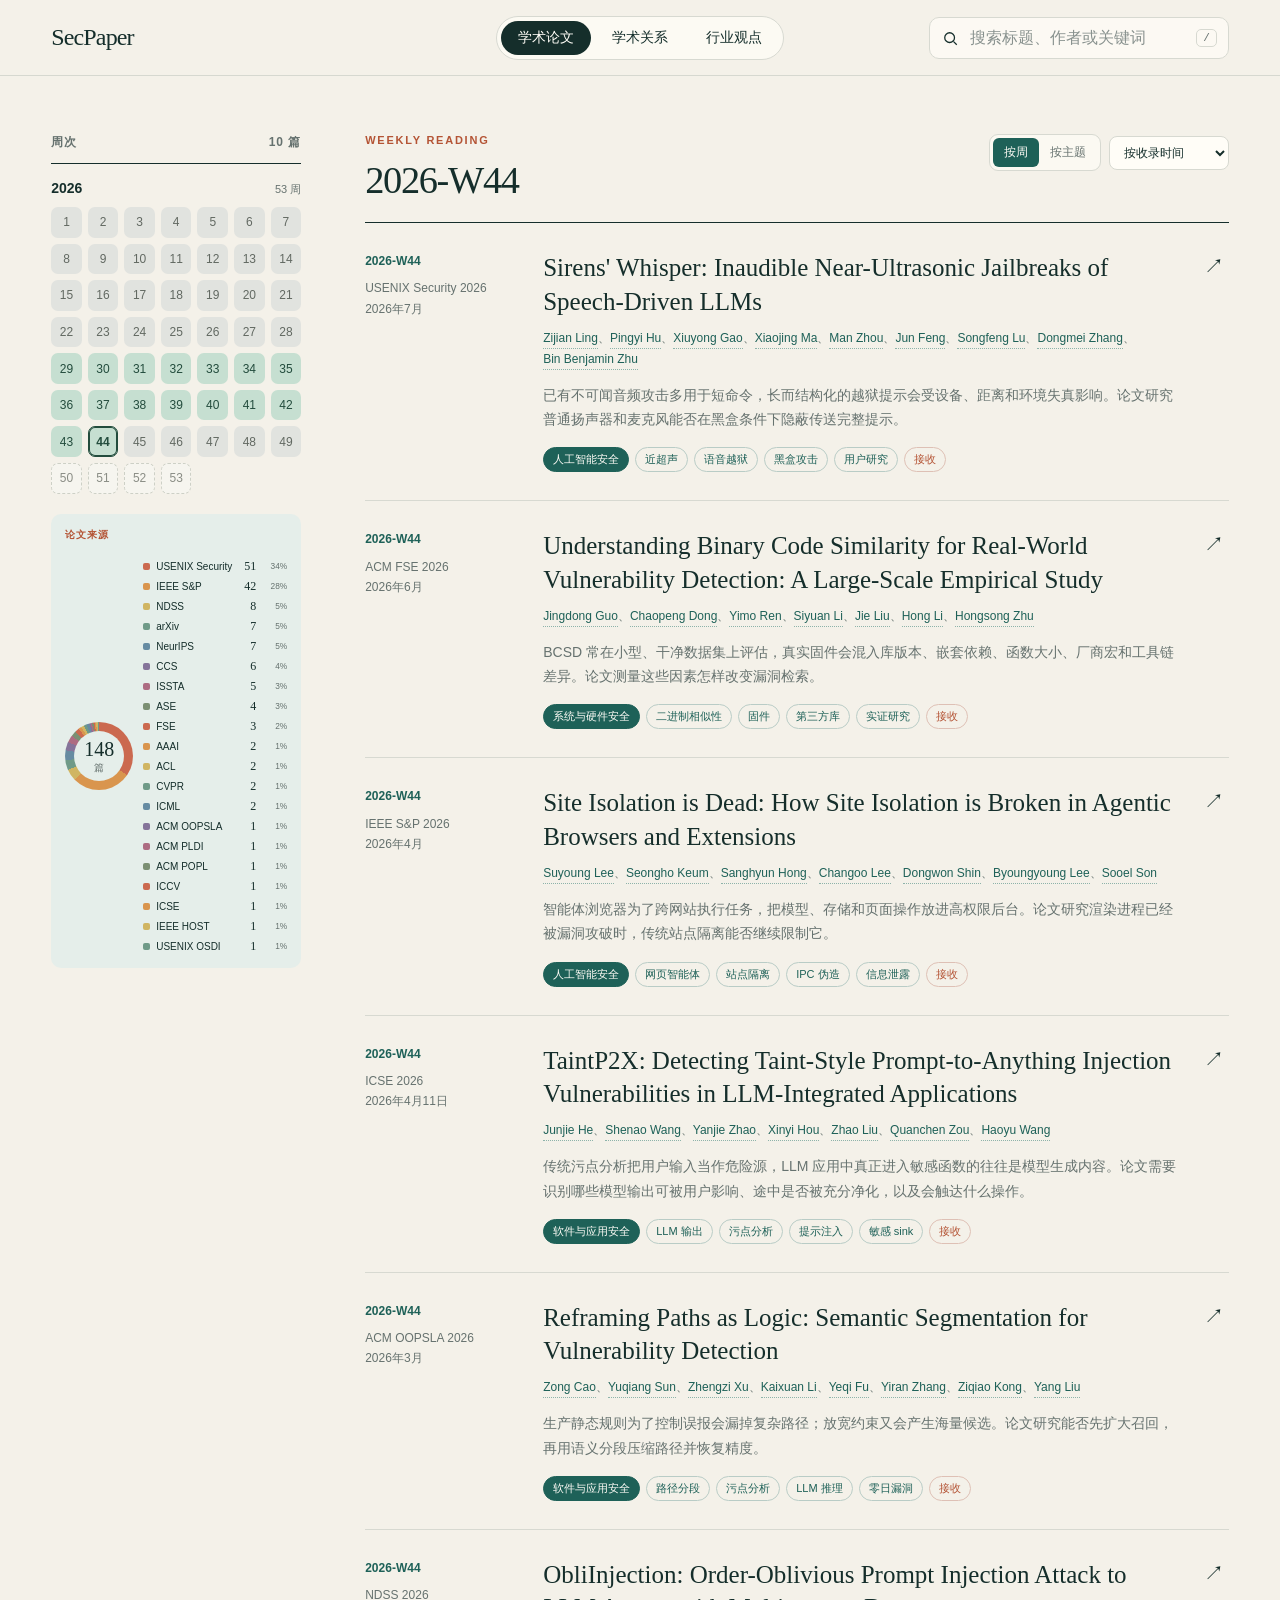
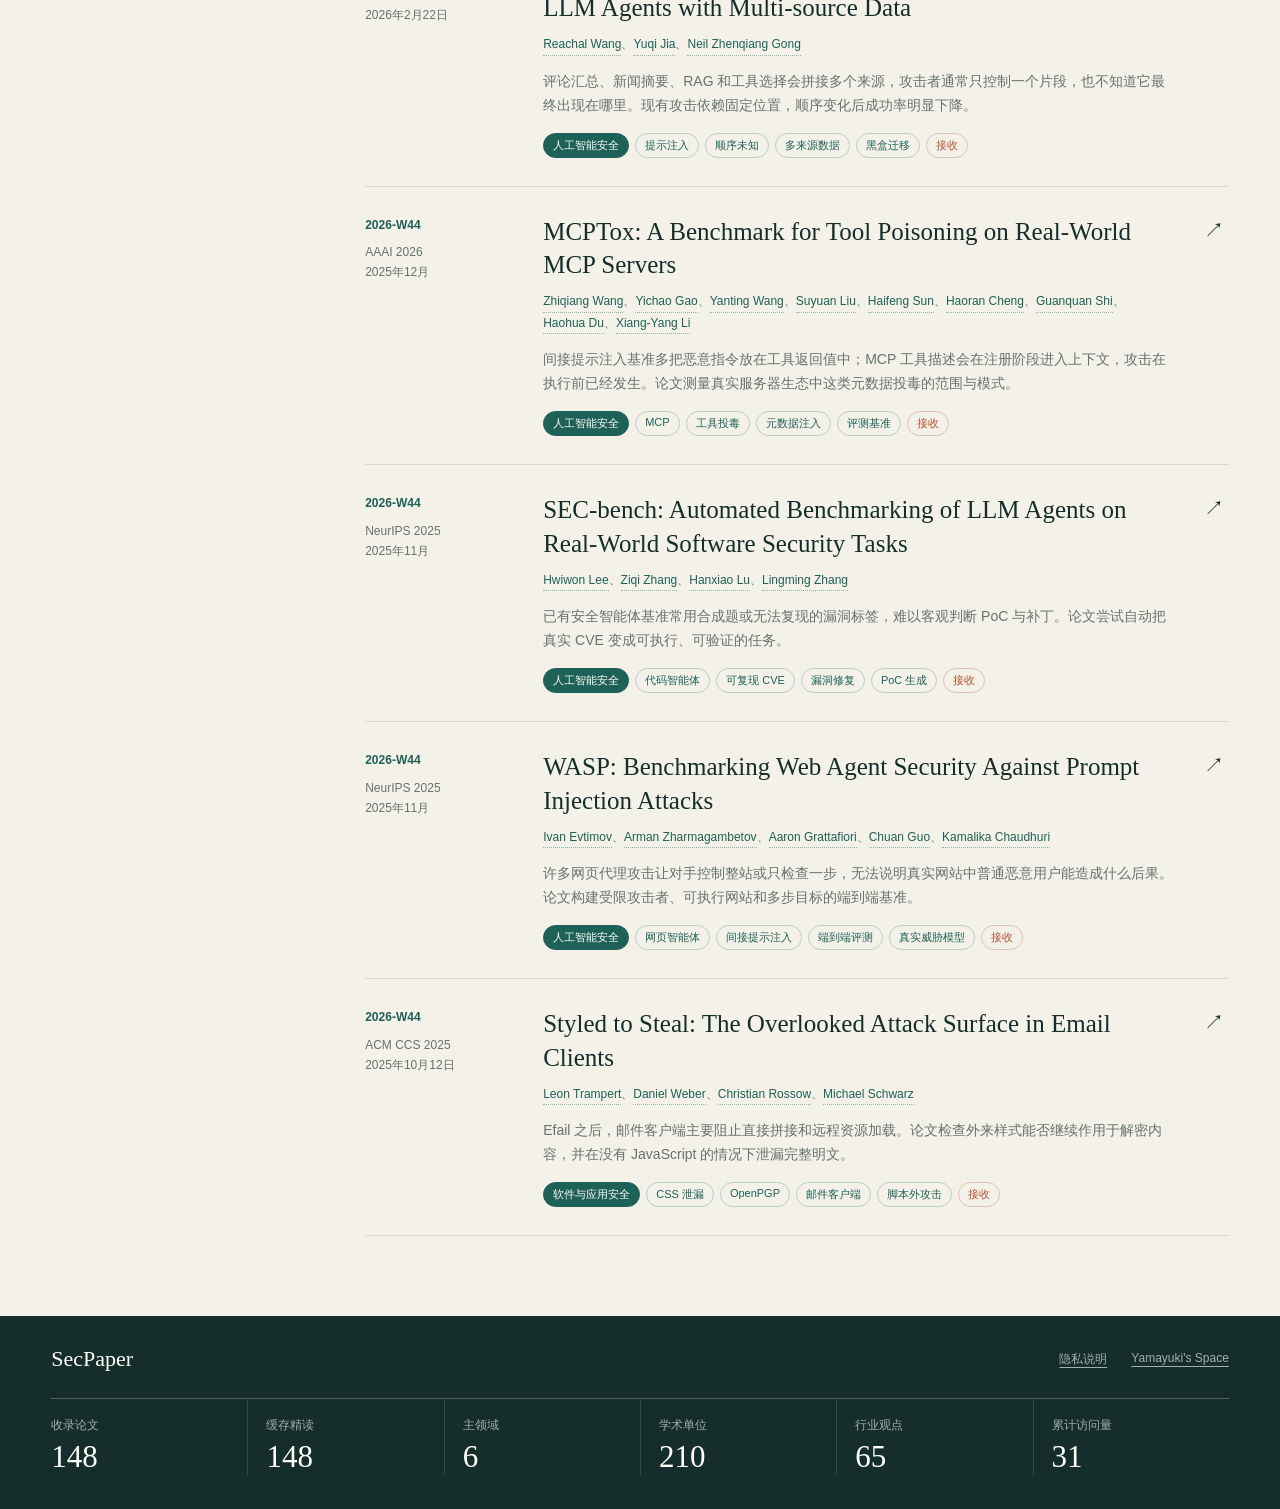
==== site/index.html @ 6756cbaf "Refresh cached site script after source grouping" ====
<!doctype html>
<html lang="zh-CN">
<head>
  <meta charset="utf-8">
  <meta name="viewport" content="width=device-width, initial-scale=1">
  <meta name="description" content="SecPaper：浏览安全论文精读、学术关系与有证据评价的行业观点。">
  <title>SecPaper · 安全研究笔记</title>
  <link rel="icon" href="./favicon.svg" type="image/svg+xml">
  <link rel="stylesheet" href="./styles.css?v=16">
</head>
<body>
  <header class="site-header">
    <a class="brand" href="./" aria-label="SecPaper 首页">
      <strong>SecPaper</strong>
    </a>
    <nav class="mode-tabs" aria-label="内容类型">
      <button class="mode-tab is-active" type="button" data-section="papers">学术论文</button>
      <button class="mode-tab" type="button" data-section="academic">学术关系</button>
      <button class="mode-tab" type="button" data-section="viewpoints">行业观点</button>
    </nav>
    <label class="search">
      <span class="sr-only">搜索</span>
      <svg viewBox="0 0 24 24" aria-hidden="true"><path d="m21 21-4.2-4.2m1.2-5.3a6.5 6.5 0 1 1-13 0 6.5 6.5 0 0 1 13 0Z"/></svg>
      <input id="searchInput" type="search" placeholder="搜索标题、作者或关键词">
      <kbd>/</kbd>
    </label>
  </header>

  <main>
    <section class="workspace" aria-live="polite">
      <aside class="filters">
        <div class="section-heading">
          <span id="filterTitle">论文主题</span>
          <span id="resultCount"></span>
        </div>
        <div class="filter-list" id="filterList"></div>
        <button id="filterToggle" class="filter-toggle" type="button" aria-expanded="false" aria-controls="filterList" hidden>展开全部</button>
        <section class="distribution-card" id="distributionCard" aria-live="polite"></section>
      </aside>

      <div class="content">
        <div class="content-header">
          <div>
            <p class="eyebrow" id="contentEyebrow">WEEKLY READING</p>
            <h2 id="contentTitle">学术论文</h2>
          </div>
          <div class="content-controls">
            <div class="paper-view-tabs" id="paperViewTabs" aria-label="论文浏览方式">
              <button class="paper-view-tab is-active" type="button" data-mode="week">按周</button>
              <button class="paper-view-tab" type="button" data-mode="theme">按主题</button>
            </div>
            <select id="academicYear" aria-label="学术关系年份" hidden></select>
            <select id="sortSelect" aria-label="排序方式">
              <option value="recent">按收录时间</option>
              <option value="title">按标题</option>
            </select>
          </div>
        </div>
        <div class="card-list" id="cardList"></div>
        <div class="empty-state" id="emptyState" hidden>
          <p>没有找到匹配内容。</p>
          <button type="button" id="clearSearch">清除搜索</button>
        </div>
      </div>
    </section>
  </main>

  <dialog class="paper-dialog" id="paperDialog">
    <button class="dialog-back" type="button" aria-label="返回上一个详情" hidden>←</button>
    <button class="dialog-close" type="button" aria-label="关闭详情">×</button>
    <article id="dialogContent"></article>
  </dialog>

  <footer>
    <div class="footer-meta">
      <span class="footer-brand">SecPaper</span>
      <nav class="footer-links" aria-label="页脚链接"><a href="./privacy.html">隐私说明</a><a href="https://yamayuki.space/" target="_blank" rel="noreferrer">Yamayuki's Space</a></nav>
    </div>
    <dl class="stats" id="stats"></dl>
  </footer>

  <script src="./data.js?v=6"></script>
  <script src="./world-map.js?v=1"></script>
  <script src="./academic-map.js?v=2"></script>
  <script src="./asset-loader.js?v=1"></script>
  <script src="./app.js?v=19"></script>
  <script src="./analytics-config.js?v=2"></script>
  <script src="./analytics.js?v=2"></script>
</body>
</html>
---- site/styles.css ----
:root {
  --paper: #f4f1e9;
  --surface: #fffdf7;
  --ink: #152e2b;
  --muted: #66726f;
  --line: #d7d9d1;
  --accent: #b45435;
  --teal: #1e6158;
  --soft-teal: #e5eeea;
  --radius: 14px;
  --shadow: 0 20px 60px rgba(27, 53, 48, .12);
}

* { box-sizing: border-box; }

html { scroll-behavior: smooth; }

body {
  margin: 0;
  color: var(--ink);
  background: var(--paper);
  font-family: Inter, "Noto Sans SC", "PingFang SC", "Microsoft YaHei", sans-serif;
  text-rendering: optimizeLegibility;
}

button, input, select { font: inherit; }
button, select { color: inherit; }
a { color: inherit; }

.sr-only {
  position: absolute;
  width: 1px;
  height: 1px;
  padding: 0;
  margin: -1px;
  overflow: hidden;
  clip: rect(0, 0, 0, 0);
  white-space: nowrap;
  border: 0;
}

.site-header {
  position: sticky;
  top: 0;
  z-index: 10;
  min-height: 76px;
  padding: 12px clamp(20px, 4vw, 64px);
  display: grid;
  grid-template-columns: 1fr auto 1fr;
  align-items: center;
  gap: 28px;
  background: rgba(244, 241, 233, .94);
  border-bottom: 1px solid rgba(21, 46, 43, .13);
  backdrop-filter: blur(12px);
}

.brand {
  width: max-content;
  display: inline-flex;
  align-items: center;
  gap: 11px;
  text-decoration: none;
}

.brand strong {
  font-family: Georgia, "Noto Serif SC", serif;
  font-size: 24px;
  font-weight: 500;
  letter-spacing: -.035em;
}

.mode-tabs {
  display: flex;
  align-items: center;
  gap: 4px;
  padding: 4px;
  border: 1px solid var(--line);
  border-radius: 999px;
  background: rgba(255, 253, 247, .65);
}

.mode-tab {
  padding: 8px 17px;
  border: 0;
  border-radius: 999px;
  background: transparent;
  cursor: pointer;
  font-size: 14px;
}

.mode-tab.is-active {
  color: var(--surface);
  background: var(--ink);
}

.search {
  justify-self: end;
  width: min(100%, 300px);
  height: 42px;
  display: flex;
  align-items: center;
  gap: 9px;
  padding: 0 11px;
  border: 1px solid var(--line);
  border-radius: 10px;
  background: rgba(255, 253, 247, .7);
}

.search:focus-within { border-color: var(--teal); box-shadow: 0 0 0 3px rgba(30, 97, 88, .1); }
.search svg { width: 18px; fill: none; stroke: currentColor; stroke-width: 1.7; }
.search input { min-width: 0; flex: 1; border: 0; outline: 0; background: transparent; }
.search input::placeholder { color: #89928f; }
.search kbd { padding: 2px 6px; color: var(--muted); border: 1px solid var(--line); border-radius: 5px; font-size: 11px; }

main {
  width: min(1440px, 100%);
  margin: 0 auto;
  padding: 0 clamp(20px, 4vw, 64px);
}

.content,
.card-list,
.card-body { min-width: 0; }

.eyebrow {
  margin: 0 0 12px;
  color: var(--accent);
  font-size: 11px;
  font-weight: 700;
  letter-spacing: .16em;
}

.workspace {
  display: grid;
  grid-template-columns: 250px minmax(0, 1fr);
  gap: clamp(32px, 5vw, 78px);
  padding: 58px 0 80px;
}

.filters {
  align-self: start;
  position: sticky;
  top: 108px;
}

.section-heading {
  display: flex;
  justify-content: space-between;
  padding-bottom: 12px;
  color: var(--muted);
  border-bottom: 1px solid var(--ink);
  font-size: 12px;
  font-weight: 700;
  letter-spacing: .08em;
}

.filter-list { margin-top: 10px; }

.filter-button {
  width: 100%;
  padding: 9px 2px;
  display: flex;
  justify-content: space-between;
  gap: 12px;
  color: var(--muted);
  border: 0;
  border-bottom: 1px solid var(--line);
  background: transparent;
  cursor: pointer;
  text-align: left;
}

.filter-button:hover, .filter-button.is-active { color: var(--ink); }
.filter-button.is-active { font-weight: 700; }
.filter-button.is-active::before { content: "—"; color: var(--accent); }
.filter-button.is-active span:first-of-type { margin-right: auto; }

.filter-count {
  min-width: 26px;
  padding: 2px 7px;
  color: var(--muted);
  background: rgba(21, 46, 43, .07);
  border-radius: 99px;
  text-align: center;
  font-size: 11px;
}

.distribution-card {
  margin-top: 20px;
  padding: 14px;
  display: grid;
  grid-template-areas: "head head" "chart legend";
  grid-template-columns: 68px minmax(0, 1fr);
  align-items: center;
  column-gap: 10px;
  background: var(--soft-teal);
  border-radius: 10px;
}

.distribution-head {
  grid-area: head;
  display: flex;
  align-items: start;
  justify-content: space-between;
  gap: 8px;
}

.distribution-head > span {
  padding: 3px 7px;
  color: var(--muted);
  border: 1px solid rgba(21, 46, 43, .14);
  border-radius: 99px;
  font-size: 10px;
}

.distribution-kicker {
  margin: 0 0 3px;
  color: var(--accent);
  font-size: 10px;
  font-weight: 700;
  letter-spacing: .1em;
}

.distribution-head strong { color: var(--ink); font-size: 12px; font-weight: 650; }

.distribution-chart {
  grid-area: chart;
  position: relative;
  width: 68px;
  aspect-ratio: 1;
  margin: 14px 0 0;
  display: grid;
  place-items: center;
  border-radius: 50%;
}

.distribution-chart::after {
  content: "";
  position: absolute;
  inset: 9px;
  background: var(--soft-teal);
  border-radius: 50%;
}

.distribution-chart > span {
  position: relative;
  z-index: 1;
  display: grid;
  color: var(--ink);
  text-align: center;
  line-height: 1;
}

.distribution-chart b { font-family: Georgia, serif; font-size: 20px; font-weight: 500; }
.distribution-chart small { margin-top: 4px; color: var(--muted); font-size: 10px; }

.distribution-legend {
  grid-area: legend;
  margin: 14px 0 0;
  padding: 0;
  display: grid;
  gap: 5px;
  list-style: none;
}

.distribution-legend li {
  min-width: 0;
  display: grid;
  grid-template-columns: 7px minmax(0, 1fr) auto 25px;
  align-items: center;
  gap: 6px;
  color: var(--muted);
  font-size: 10px;
}

.distribution-legend i { width: 7px; height: 7px; border-radius: 2px; }
.distribution-legend span { overflow: hidden; color: var(--ink); text-overflow: ellipsis; white-space: nowrap; }
.distribution-legend b { color: var(--ink); font-family: Georgia, serif; font-size: 12px; font-weight: 500; }
.distribution-legend small { text-align: right; }

.content-header {
  min-height: 72px;
  display: flex;
  align-items: start;
  justify-content: space-between;
  gap: 24px;
  border-bottom: 1px solid var(--ink);
}

.content-header h2 {
  margin: 0 0 20px;
  font-family: Georgia, "Noto Serif SC", "Songti SC", serif;
  font-size: clamp(28px, 3vw, 42px);
  font-weight: 500;
  letter-spacing: -.035em;
}

#sortSelect {
  padding: 8px 28px 8px 10px;
  border: 1px solid var(--line);
  border-radius: 8px;
  background: var(--surface);
  font-size: 12px;
}

.content-controls { display: flex; align-items: center; gap: 8px; }

.paper-view-tabs {
  display: flex;
  padding: 3px;
  border: 1px solid var(--line);
  border-radius: 9px;
  background: rgba(255, 253, 247, .65);
}

.paper-view-tabs[hidden] { display: none; }

.paper-view-tab {
  padding: 6px 11px;
  color: var(--muted);
  border: 0;
  border-radius: 6px;
  background: transparent;
  cursor: pointer;
  font-size: 12px;
}

.paper-view-tab.is-active {
  color: var(--surface);
  background: var(--teal);
}

#academicYear {
  padding: 8px 28px 8px 10px;
  border: 1px solid var(--line);
  border-radius: 8px;
  background: var(--surface);
  font-size: 12px;
}

.paper-card {
  position: relative;
  padding: 28px 52px 28px 0;
  display: grid;
  grid-template-columns: 150px minmax(0, 1fr);
  gap: 28px;
  border-bottom: 1px solid var(--line);
  cursor: pointer;
}

.paper-card:hover .paper-title-button { color: var(--accent); }
.paper-card::after {
  content: "↗";
  position: absolute;
  top: 30px;
  right: 5px;
  font-size: 20px;
  transition: transform .18s ease;
}
.paper-card:hover::after { transform: translate(3px, -3px); }

.card-meta { color: var(--muted); font-size: 12px; line-height: 1.7; }
.card-meta strong { display: block; margin-bottom: 7px; color: var(--teal); font-weight: 700; }
.card-body h3 { max-width: 850px; margin: 0; font-family: Georgia, "Noto Serif SC", serif; font-size: clamp(19px, 2vw, 25px); font-weight: 500; line-height: 1.35; }
.card-body h3,
.dialog-title,
.glossary-section dt { overflow-wrap: anywhere; }
.paper-title-button {
  padding: 0;
  color: inherit;
  background: none;
  border: 0;
  font: inherit;
  line-height: inherit;
  text-align: left;
  cursor: pointer;
}
.paper-author-list { margin: 9px 0 0; color: var(--muted); font-size: 12px; line-height: 1.7; }
.card-summary { max-width: 850px; margin: 13px 0 0; color: var(--muted); font-size: 14px; line-height: 1.72; }

.tags { margin-top: 16px; display: flex; flex-wrap: wrap; gap: 6px; }
.tag { padding: 4px 9px; color: var(--teal); border: 1px solid #b9ccc6; border-radius: 99px; font-size: 11px; }
.tag.domain { color: var(--surface); background: var(--teal); border-color: var(--teal); }
.tag.status { color: var(--accent); border-color: #dec0b5; }

.viewpoint-card { grid-template-columns: 150px minmax(0, 1fr); cursor: default; }
.viewpoint-card::after { content: none; }
.viewpoint-card h3 a { text-decoration: none; }
.viewpoint-card h3 a:hover { color: var(--accent); text-decoration: underline; text-underline-offset: 4px; }
.viewpoint-evidence { margin: 18px 0 0; display: grid; gap: 8px; }
.viewpoint-evidence div { display: grid; grid-template-columns: 72px minmax(0, 1fr); gap: 10px; }
.viewpoint-evidence dt { color: var(--ink); font-size: 12px; font-weight: 700; }
.viewpoint-evidence dd { margin: 0; color: var(--muted); font-size: 13px; line-height: 1.6; }
.highlights { margin: 17px 0 0; padding-left: 18px; color: var(--muted); font-size: 14px; line-height: 1.7; }
.highlights li + li { margin-top: 5px; }
.source-link { display: inline-block; margin-top: 17px; color: var(--teal); font-size: 13px; font-weight: 700; text-underline-offset: 4px; }

.subsection-heading h3,
.network-detail h3 {
  margin: 0;
  font-family: Georgia, "Noto Serif SC", serif;
  font-size: clamp(23px, 2.4vw, 34px);
  font-weight: 500;
  line-height: 1.3;
}

.network-section { margin-top: 12px; }

.subsection-heading {
  display: flex;
  justify-content: space-between;
  align-items: end;
  gap: 30px;
  padding-bottom: 18px;
  border-bottom: 1px solid var(--ink);
}

.subsection-heading > p {
  max-width: 520px;
  margin: 0;
  color: var(--muted);
  font-size: 12px;
  line-height: 1.7;
}

.subsection-heading.compact { align-items: start; }

.network-detail {
  margin-top: 12px;
  padding: 22px 24px;
  display: grid;
  grid-template-columns: 1fr 1.2fr 1.2fr;
  gap: 28px;
  background: var(--soft-teal);
  border-radius: 11px;
}

.network-detail h3 { font-size: 23px; }
.network-detail p { margin: 7px 0 0; color: var(--muted); font-size: 12px; line-height: 1.65; }
.network-detail strong { font-size: 12px; }

.rankings {
  margin-top: 62px;
  display: grid;
  grid-template-columns: repeat(3, minmax(0, 1fr));
  gap: clamp(20px, 3vw, 40px);
}

.ranking-list { margin: 10px 0 0; padding: 0; list-style: none; }
.ranking-list li {
  min-height: 66px;
  display: grid;
  grid-template-columns: 34px 1fr auto;
  align-items: center;
  gap: 10px;
  border-bottom: 1px solid var(--line);
}
.ranking-list li > span { color: var(--accent); font-family: Georgia, serif; font-size: 13px; }
.ranking-list strong,
.ranking-list small { display: block; }
.ranking-list strong { font-size: 13px; }
.ranking-list small { margin-top: 4px; color: var(--muted); font-size: 10px; line-height: 1.4; }
.ranking-list b { font-family: Georgia, serif; font-size: 24px; font-weight: 500; }

.scholar-link {
  padding: 0;
  color: var(--teal);
  background: none;
  border: 0;
  border-bottom: 1px dotted #8db3aa;
  font: inherit;
  line-height: inherit;
  cursor: pointer;
}
.scholar-link:hover { color: var(--accent); border-bottom-color: var(--accent); }
.ranking-scholar-link { color: var(--ink); font-weight: 700; text-align: left; }

.empty-state { padding: 70px 0; text-align: center; color: var(--muted); }
.empty-state button { padding: 8px 13px; border: 1px solid var(--line); border-radius: 8px; background: var(--surface); cursor: pointer; }

.paper-dialog {
  width: min(820px, calc(100% - 32px));
  max-height: calc(100vh - 40px);
  padding: 0;
  color: var(--ink);
  background: var(--surface);
  border: 1px solid var(--line);
  border-radius: var(--radius);
  box-shadow: var(--shadow);
}

.paper-dialog::backdrop { background: rgba(10, 31, 28, .58); backdrop-filter: blur(3px); }
.paper-dialog article { padding: clamp(28px, 6vw, 64px); }
.dialog-close { position: sticky; top: 14px; float: right; z-index: 2; width: 38px; height: 38px; margin: 14px 14px 0 0; border: 1px solid var(--line); border-radius: 50%; background: var(--surface); cursor: pointer; font-size: 24px; }
.dialog-back { position: sticky; top: 14px; float: left; z-index: 2; width: 38px; height: 38px; margin: 14px 0 0 14px; color: var(--ink); background: var(--surface); border: 1px solid var(--line); border-radius: 50%; cursor: pointer; font-size: 20px; }
.dialog-title { max-width: 650px; margin: 12px 0 18px; font-family: Georgia, "Noto Serif SC", serif; font-size: clamp(28px, 4vw, 42px); font-weight: 500; line-height: 1.2; letter-spacing: -.035em; }
.dialog-byline { padding-bottom: 24px; color: var(--muted); border-bottom: 1px solid var(--line); font-size: 13px; line-height: 1.6; }
.detail-section { margin-top: 26px; }
.detail-section h3 { margin: 0 0 9px; color: var(--accent); font-size: 12px; letter-spacing: .1em; }
.detail-section p,
.glossary-section dl {
  font-family: Georgia, "Noto Serif SC", serif;
  font-size: 16px;
  line-height: 1.85;
}
.detail-section p { margin: 0; }
.glossary-section dl { margin: 0; display: grid; gap: 10px; }
.glossary-section dl div { display: grid; grid-template-columns: minmax(110px, .3fr) minmax(0, 1fr); gap: 18px; }
.glossary-section dt { font-weight: 600; line-height: inherit; }
.glossary-section dd { margin: 0; color: var(--ink); line-height: inherit; }
.affiliation-list { margin: 0; padding: 0; list-style: none; font-size: 14px; line-height: 1.85; }
.affiliation-list li + li { margin-top: 6px; }
.dialog-scholar-stats { display: grid; grid-template-columns: repeat(3, 1fr); margin: 24px 0 0; padding: 18px 0; border-block: 1px solid var(--line); }
.dialog-scholar-stats div + div { padding-left: 18px; border-left: 1px solid var(--line); }
.dialog-scholar-stats dt { color: var(--muted); font-size: 11px; }
.dialog-scholar-stats dd { margin: 4px 0 0; font-family: Georgia, serif; font-size: 26px; }
.dialog-recent-papers { margin: 0; padding-left: 20px; }
.dialog-recent-papers li + li { margin-top: 13px; }
.dialog-recent-papers button { padding: 0; color: var(--ink); background: none; border: 0; font-family: Georgia, "Noto Serif SC", serif; font-size: 16px; line-height: 1.45; text-align: left; text-decoration: underline; text-decoration-color: #a9c1ba; text-underline-offset: 4px; cursor: pointer; }
.dialog-recent-papers button:hover { color: var(--accent); }
.dialog-recent-papers small { display: block; margin-top: 3px; color: var(--muted); font-size: 11px; }
.homepage-pending { color: var(--muted); font-size: 13px; }
.dialog-actions { margin-top: 34px; display: flex; flex-wrap: wrap; gap: 10px; }
.dialog-actions a { padding: 10px 14px; color: var(--surface); background: var(--ink); border-radius: 8px; text-decoration: none; font-size: 13px; }
.dialog-actions a.secondary { color: var(--ink); background: transparent; border: 1px solid var(--line); }

footer {
  padding: 30px clamp(20px, 4vw, 64px) 34px;
  color: #9fb1ac;
  background: var(--ink);
  font-size: 12px;
}

.footer-meta {
  display: flex;
  align-items: center;
  justify-content: space-between;
  gap: 20px;
}

.footer-brand { color: var(--surface); font-family: Georgia, serif; font-size: 22px; }

.privacy-note {
  max-width: 760px;
  margin: 14px 0 0;
  color: #b8c6c2;
  line-height: 1.7;
}

.stats {
  display: grid;
  grid-template-columns: repeat(6, 1fr);
  margin: 26px 0 0;
  border-top: 1px solid rgba(255, 253, 247, .24);
}

.stat {
  padding: 18px 18px 0;
  border-left: 1px solid rgba(255, 253, 247, .14);
}

.stat:first-child { padding-left: 0; border-left: 0; }
.stat dt { color: #9fb1ac; font-size: 12px; }
.stat dd { margin: 5px 0 0; color: var(--surface); font-family: Georgia, serif; font-size: 31px; }

@media (max-width: 960px) {
  .site-header { grid-template-columns: 1fr auto; }
  .mode-tabs { order: 3; grid-column: 1 / -1; justify-self: center; }
  .search { width: 240px; }
}

@media (max-width: 720px) {
  .site-header { gap: 12px; }
  .brand small, .search kbd { display: none; }
  .search { width: 44px; padding: 0 12px; }
  .search:focus-within { position: absolute; right: 20px; width: calc(100% - 40px); background: var(--surface); }
  .search input { width: 0; }
  .search:focus-within input { width: auto; }
  .mode-tabs { width: 100%; }
  .mode-tab { flex: 1; padding-inline: 8px; }
  .workspace { grid-template-columns: minmax(0, 1fr); padding-top: 28px; }
  .filters { position: static; }
  .filter-list { display: flex; overflow-x: auto; gap: 8px; padding: 2px 0 8px; scrollbar-width: thin; }
  .filter-button { width: auto; min-width: max-content; padding: 8px 11px; border: 1px solid var(--line); border-radius: 999px; }
  .filter-button.is-active::before { display: none; }
  .distribution-card {
    margin-top: 16px;
    display: grid;
    grid-template-columns: 76px minmax(0, 1fr);
    align-items: center;
    column-gap: 18px;
  }
  .distribution-chart { width: 76px; }
  .content-header { align-items: stretch; flex-direction: column; gap: 8px; }
  .content-controls { margin-bottom: 12px; flex-wrap: wrap; }
  .paper-card, .viewpoint-card { grid-template-columns: minmax(0, 1fr); gap: 9px; padding-right: 34px; }
  .glossary-section dl div { grid-template-columns: 1fr; gap: 1px; }
  .card-meta strong { display: inline; margin-right: 8px; }
  .footer-meta { align-items: flex-start; flex-direction: column; }
  .stats { grid-template-columns: repeat(2, 1fr); }
  .stat:nth-child(3) { padding-left: 0; border-left: 0; }
  .network-detail, .rankings { grid-template-columns: 1fr; }
  .dialog-scholar-stats { grid-template-columns: 1fr; gap: 12px; }
  .dialog-scholar-stats div + div { padding: 12px 0 0; border-top: 1px solid var(--line); border-left: 0; }
  .network-detail { gap: 16px; }
  .subsection-heading { align-items: start; flex-direction: column; gap: 10px; }
}

@media (prefers-reduced-motion: reduce) {
  * { scroll-behavior: auto !important; transition: none !important; }
}

/* Global research atlas */
.map-scope { margin: 20px 0 0; color: var(--teal); font-size: 12px; }
.filter-toggle { width: 100%; margin: 10px 0 0; padding: 11px; border: 1px solid var(--line); border-radius: 8px; background: transparent; color: var(--teal); cursor: pointer; font: inherit; font-size: 12px; }
.network-section { margin-top: 12px; }
.world-map-board { margin-top: 22px; border: 1px solid var(--line); border-radius: 12px; background: #f3f6f0; overflow: hidden; }
.map-summary { padding: 18px 22px 0; font-size: 12px; color: var(--muted); }
.map-summary strong { color: var(--ink); font: 26px Georgia, serif; margin-right: 6px; }
.map-summary span { padding: 0 10px; }
.world-map { width: 100%; height: auto; display: block; }
.map-grid path { stroke: #dce3dd; stroke-width: .5; fill: none; stroke-dasharray: 3 5; }
.map-land { stroke: #f8faf6; stroke-width: .65; stroke-linejoin: round; }
.map-land[role="button"] { cursor: pointer; }
.map-land:hover[role="button"], .map-land.is-selected, .map-land:focus { stroke: #b36c35; stroke-width: 2; outline: none; }
.map-routes path { fill: none; stroke: #000; stroke-linecap: round; stroke-dasharray: 4 5; }
.map-legend { display: flex; align-items: center; gap: 10px; flex-wrap: wrap; padding: 6px 22px 18px; color: var(--muted); font-size: 11px; }
.map-legend span { display: inline-flex; align-items: center; gap: 5px; }
.no-data { display: inline-block; width: 12px; height: 12px; background: #e4e9e2; border: 1px solid #ccd5cc; }
.color-scale { width: 100px; height: 9px; border-radius: 4px; background: linear-gradient(90deg,hsl(165 32% 83%),hsl(165 32% 31%)); }
.route-key { margin-left: auto; color: #000; }
.map-note { font-size: 11px; color: var(--muted); line-height: 1.8; }
.map-controls { display: grid; grid-template-columns: auto minmax(150px, .7fr) minmax(250px, 1.3fr); gap: 12px 16px; align-items: end; margin: 20px 0; }
.map-controls-title { align-self: center; font-size: 12px; }
.map-controls label { display: grid; gap: 6px; font-size: 11px; min-width: 0; color: var(--muted); }
.map-controls select { width: 100%; min-width: 0; padding: 9px; border: 1px solid var(--line); border-radius: 6px; background: var(--surface); color: var(--ink); }
@media (max-width: 700px) { .map-summary { padding: 12px 12px 0; } .map-legend { padding: 8px 12px 12px; gap: 7px; } .route-key { margin-left: 0; } .network-section .subsection-heading { align-items: start; flex-direction: column; gap: 12px; } .map-controls { grid-template-columns: 1fr; align-items: stretch; } .map-controls-title { margin-bottom: 2px; } }

.map-routes { pointer-events: none; }
.map-routes path { opacity: 0; visibility: hidden; transition: opacity .18s ease; }
.map-routes path.is-visible { opacity: .3; visibility: visible; }
.rankings > div { min-width: 0; }
.rankings .subsection-heading h3 { font-size: clamp(21px, 2vw, 28px); }
.ranking-list strong { overflow-wrap: anywhere; }
@media (max-width: 900px) { .rankings { grid-template-columns: 1fr; } }

.load-status { padding: 18px 0; color: var(--muted); font-size: 13px; }

.map-small-country { fill: var(--ink); font-size: 9px; cursor: pointer; paint-order: stroke; stroke: #f3f6f0; stroke-width: 2px; }
.map-small-country:focus { outline: 1px solid var(--teal); }
.footer-links { display: flex; flex-wrap: wrap; gap: 24px; }
.footer-links a { color: inherit; text-underline-offset: 4px; }
.privacy-page { max-width: 760px; padding: 72px 28px; margin: 0 auto; }
.privacy-page p { line-height: 2; margin: 28px 0; }
.privacy-page a { color: var(--teal); }

.dialog-affiliations { margin: 16px 0 12px; overflow-wrap: anywhere; }
.easycatch { padding: 20px 22px; background: var(--soft-teal); border-radius: 10px; }
.easycatch h3 { color: var(--teal); font-size: 15px; letter-spacing: .02em; }
.easycatch p + p { margin-top: 12px; }
@media (max-width: 700px) { .easycatch { padding: 16px; } }

/* Compact annual week navigation. */
.filter-list.is-week-calendar { display: block; overflow: visible; padding: 0; }
.week-calendar + .week-calendar { margin-top: 20px; }
.week-year { display: flex; justify-content: space-between; align-items: baseline; margin: 16px 0 10px; color: var(--ink); font-size: 14px; font-weight: 700; }
.week-year span { color: var(--muted); font-size: 11px; font-weight: 400; }
.week-grid { display: grid; grid-template-columns: repeat(7, minmax(0, 1fr)); gap: 6px; }
.week-cell { min-width: 0; aspect-ratio: 1; border: 1px solid transparent; border-radius: 7px; font: inherit; font-size: 12px; font-variant-numeric: tabular-nums; cursor: pointer; }
.week-cell.has-content, .week-legend .has-content { background: #c6dfd1; color: #234c3d; }
.week-cell.is-empty, .week-legend .is-empty { background: #e1e3df; color: #626962; }
.week-cell.is-future, .week-legend .is-future { background: #f6f5ef; color: #8a8d85; border: 1px dashed #cdd0c6; }
.week-cell:disabled { cursor: default; opacity: 1; }
.week-cell.has-content:hover { background: #a9cdb9; }
.week-cell.is-active { border-color: #234c3d; box-shadow: inset 0 0 0 1px #234c3d; font-weight: 750; }
.week-cell:focus-visible { outline: 2px solid var(--accent); outline-offset: 2px; }
.week-legend { display: flex; flex-wrap: wrap; gap: 10px; margin-top: 14px; color: var(--muted); font-size: 10px; }
.week-legend span { display: inline-flex; align-items: center; gap: 4px; }
.week-legend i { width: 10px; height: 10px; border-radius: 3px; }
@media (max-width: 720px) {
  .week-grid { grid-template-columns: repeat(auto-fill, minmax(32px, 1fr)); }
  .week-cell { min-height: 32px; }
}
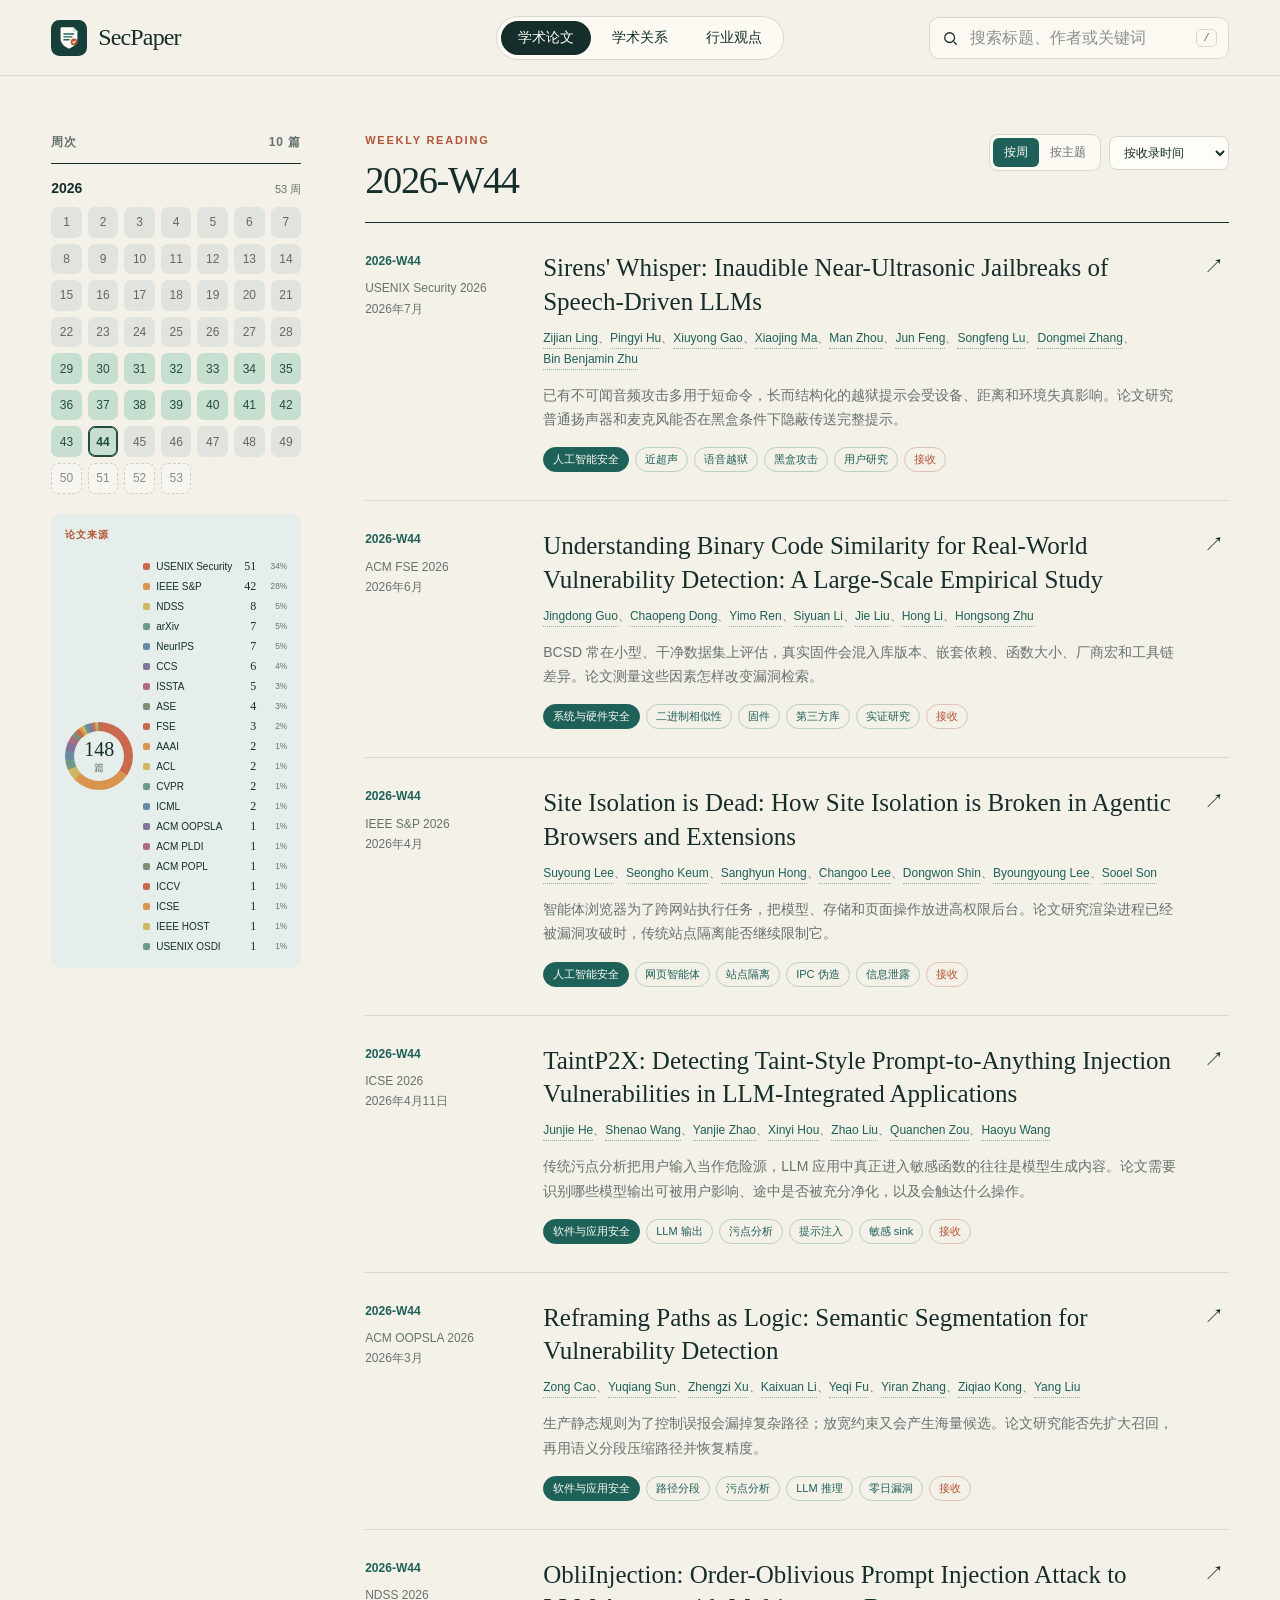
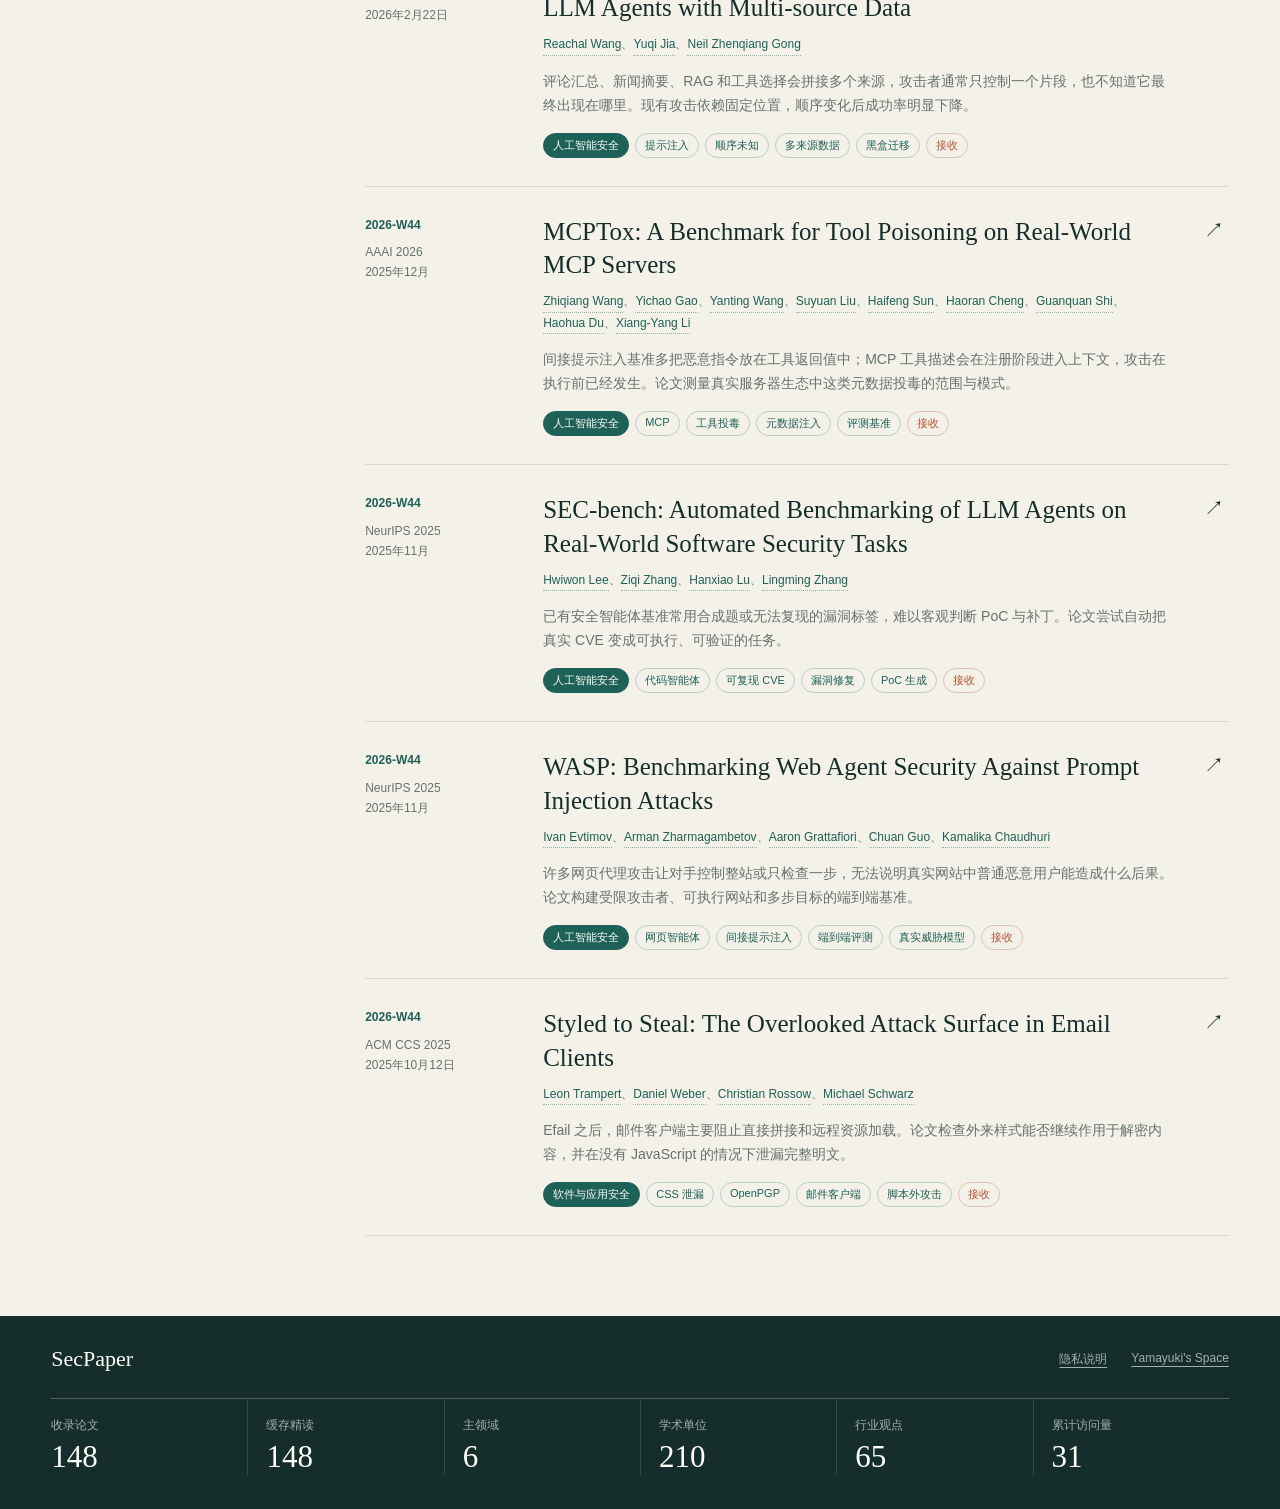
==== commit 48c25fdc: "Update SecPaper branding and visit refresh" ====
--- a/site/index.html
+++ b/site/index.html
@@ -5,12 +5,13 @@
   <meta name="viewport" content="width=device-width, initial-scale=1">
   <meta name="description" content="SecPaper：浏览安全论文精读、学术关系与有证据评价的行业观点。">
   <title>SecPaper · 安全研究笔记</title>
-  <link rel="icon" href="./favicon.svg" type="image/svg+xml">
-  <link rel="stylesheet" href="./styles.css?v=16">
+  <link rel="icon" href="./favicon.svg?v=2" type="image/svg+xml">
+  <link rel="stylesheet" href="./styles.css?v=17">
 </head>
 <body>
   <header class="site-header">
     <a class="brand" href="./" aria-label="SecPaper 首页">
+      <img class="brand-logo" src="./favicon.svg?v=2" alt="" width="36" height="36">
       <strong>SecPaper</strong>
     </a>
     <nav class="mode-tabs" aria-label="内容类型">
@@ -85,6 +86,6 @@
   <script src="./asset-loader.js?v=1"></script>
   <script src="./app.js?v=19"></script>
   <script src="./analytics-config.js?v=2"></script>
-  <script src="./analytics.js?v=2"></script>
+  <script src="./analytics.js?v=3"></script>
 </body>
 </html>
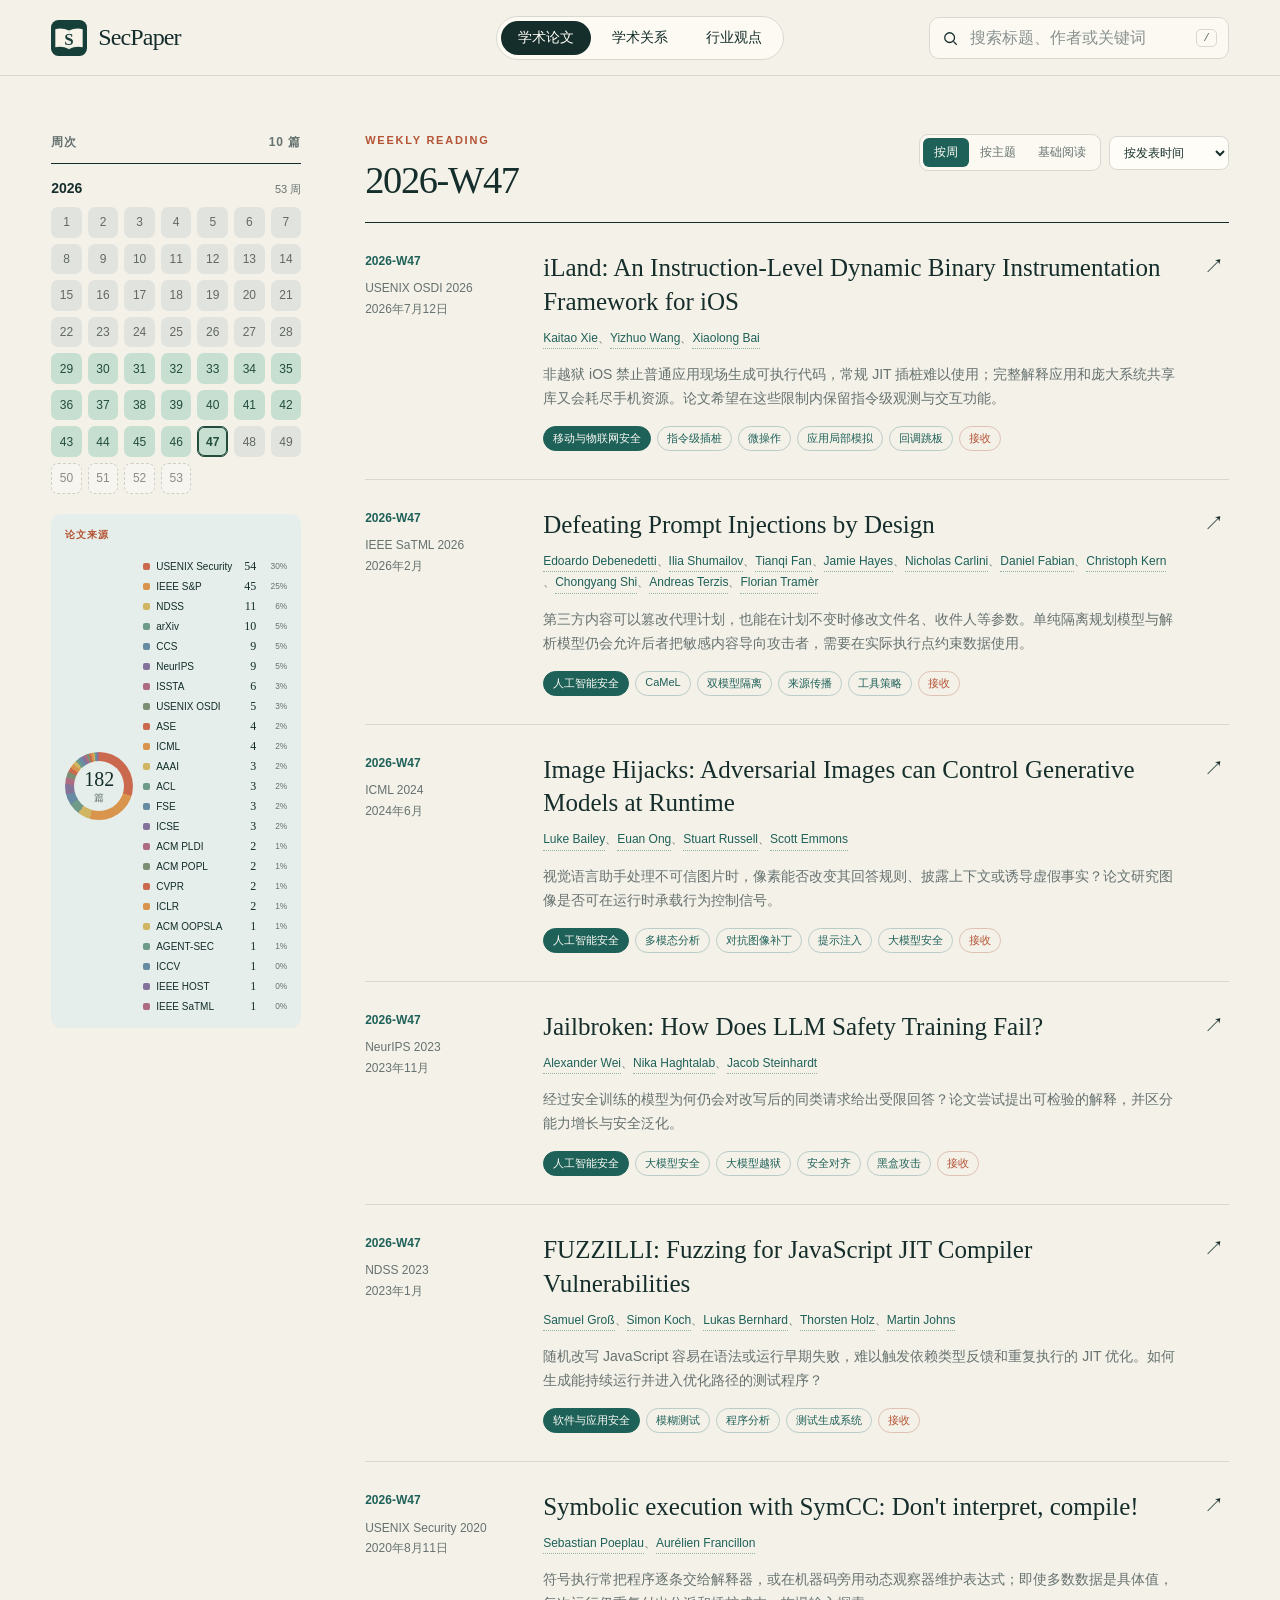
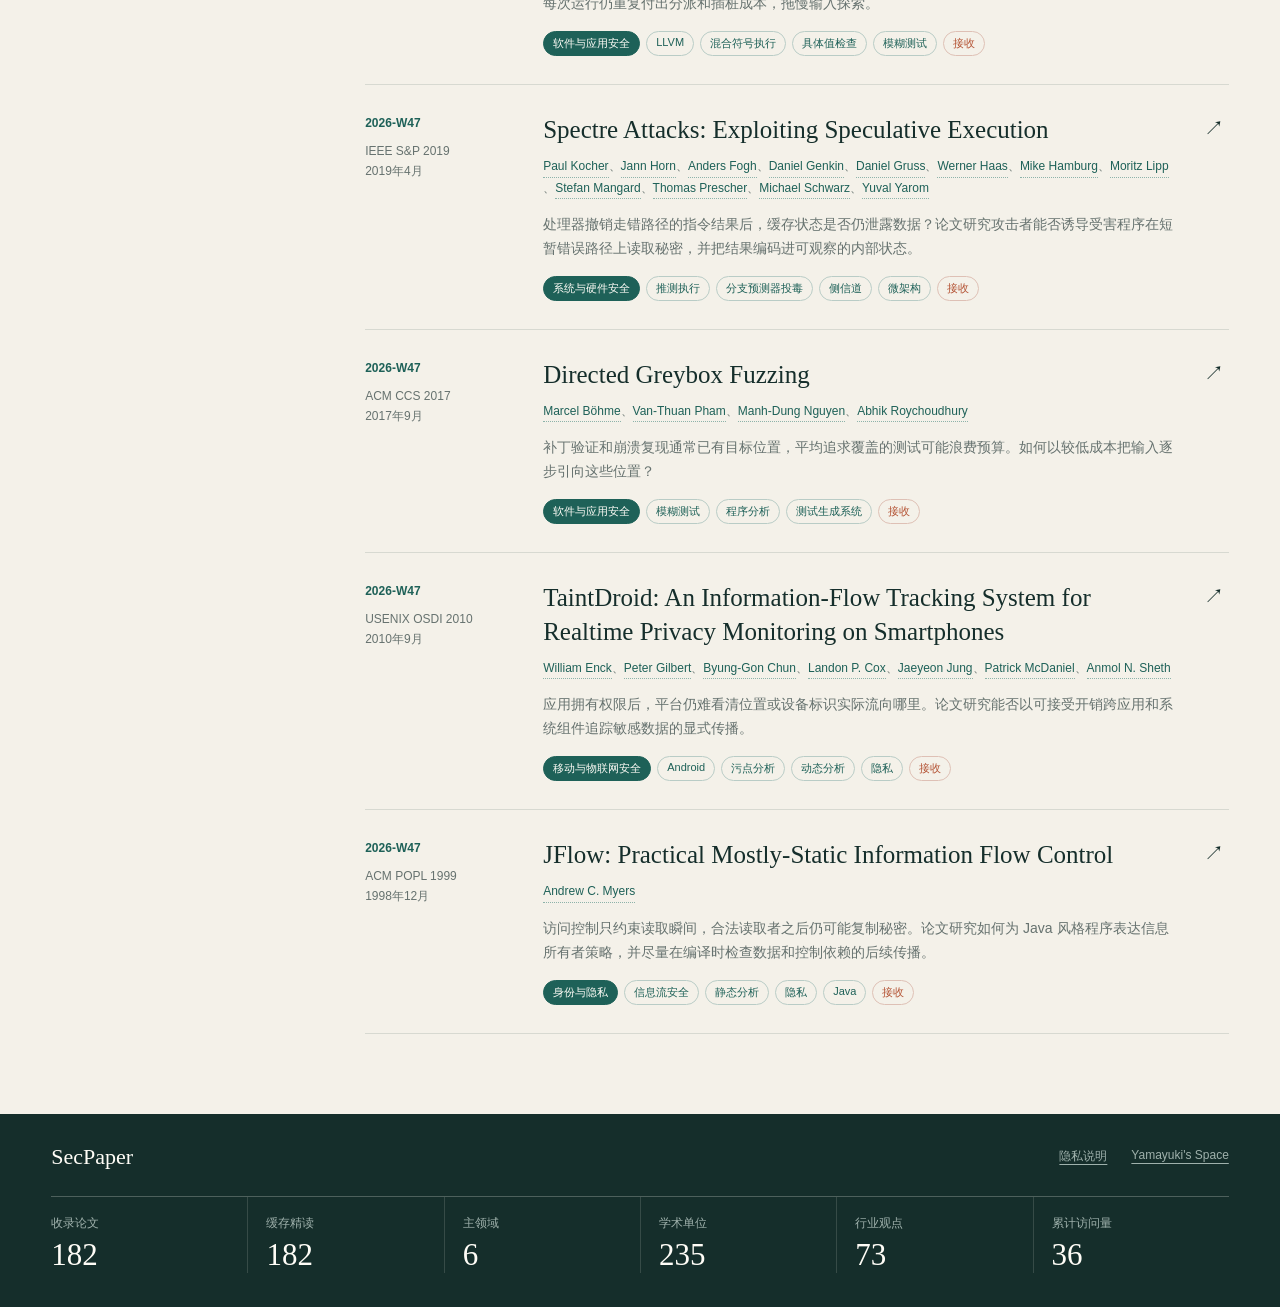
==== commit 9c4eba1e: "Redo W45 with dated preprints and separate historical readings" ====
--- a/site/index.html
+++ b/site/index.html
@@ -49,10 +49,11 @@
             <div class="paper-view-tabs" id="paperViewTabs" aria-label="论文浏览方式">
               <button class="paper-view-tab is-active" type="button" data-mode="week">按周</button>
               <button class="paper-view-tab" type="button" data-mode="theme">按主题</button>
+              <button class="paper-view-tab" type="button" data-mode="foundation">基础阅读</button>
             </div>
             <select id="academicYear" aria-label="学术关系年份" hidden></select>
             <select id="sortSelect" aria-label="排序方式">
-              <option value="recent">按收录时间</option>
+              <option value="recent">按发表时间</option>
               <option value="title">按标题</option>
             </select>
           </div>
@@ -84,7 +85,7 @@
   <script src="./world-map.js?v=1"></script>
   <script src="./academic-map.js?v=2"></script>
   <script src="./asset-loader.js?v=1"></script>
-  <script src="./app.js?v=19"></script>
+  <script src="./app.js?v=20"></script>
   <script src="./analytics-config.js?v=2"></script>
   <script src="./analytics.js?v=3"></script>
 </body>
--- a/site/styles.css
+++ b/site/styles.css
@@ -61,6 +61,8 @@
   gap: 11px;
   text-decoration: none;
 }
+
+.brand-logo { display: block; width: 36px; height: 36px; flex: none; }
 
 .brand strong {
   font-family: Georgia, "Noto Serif SC", serif;
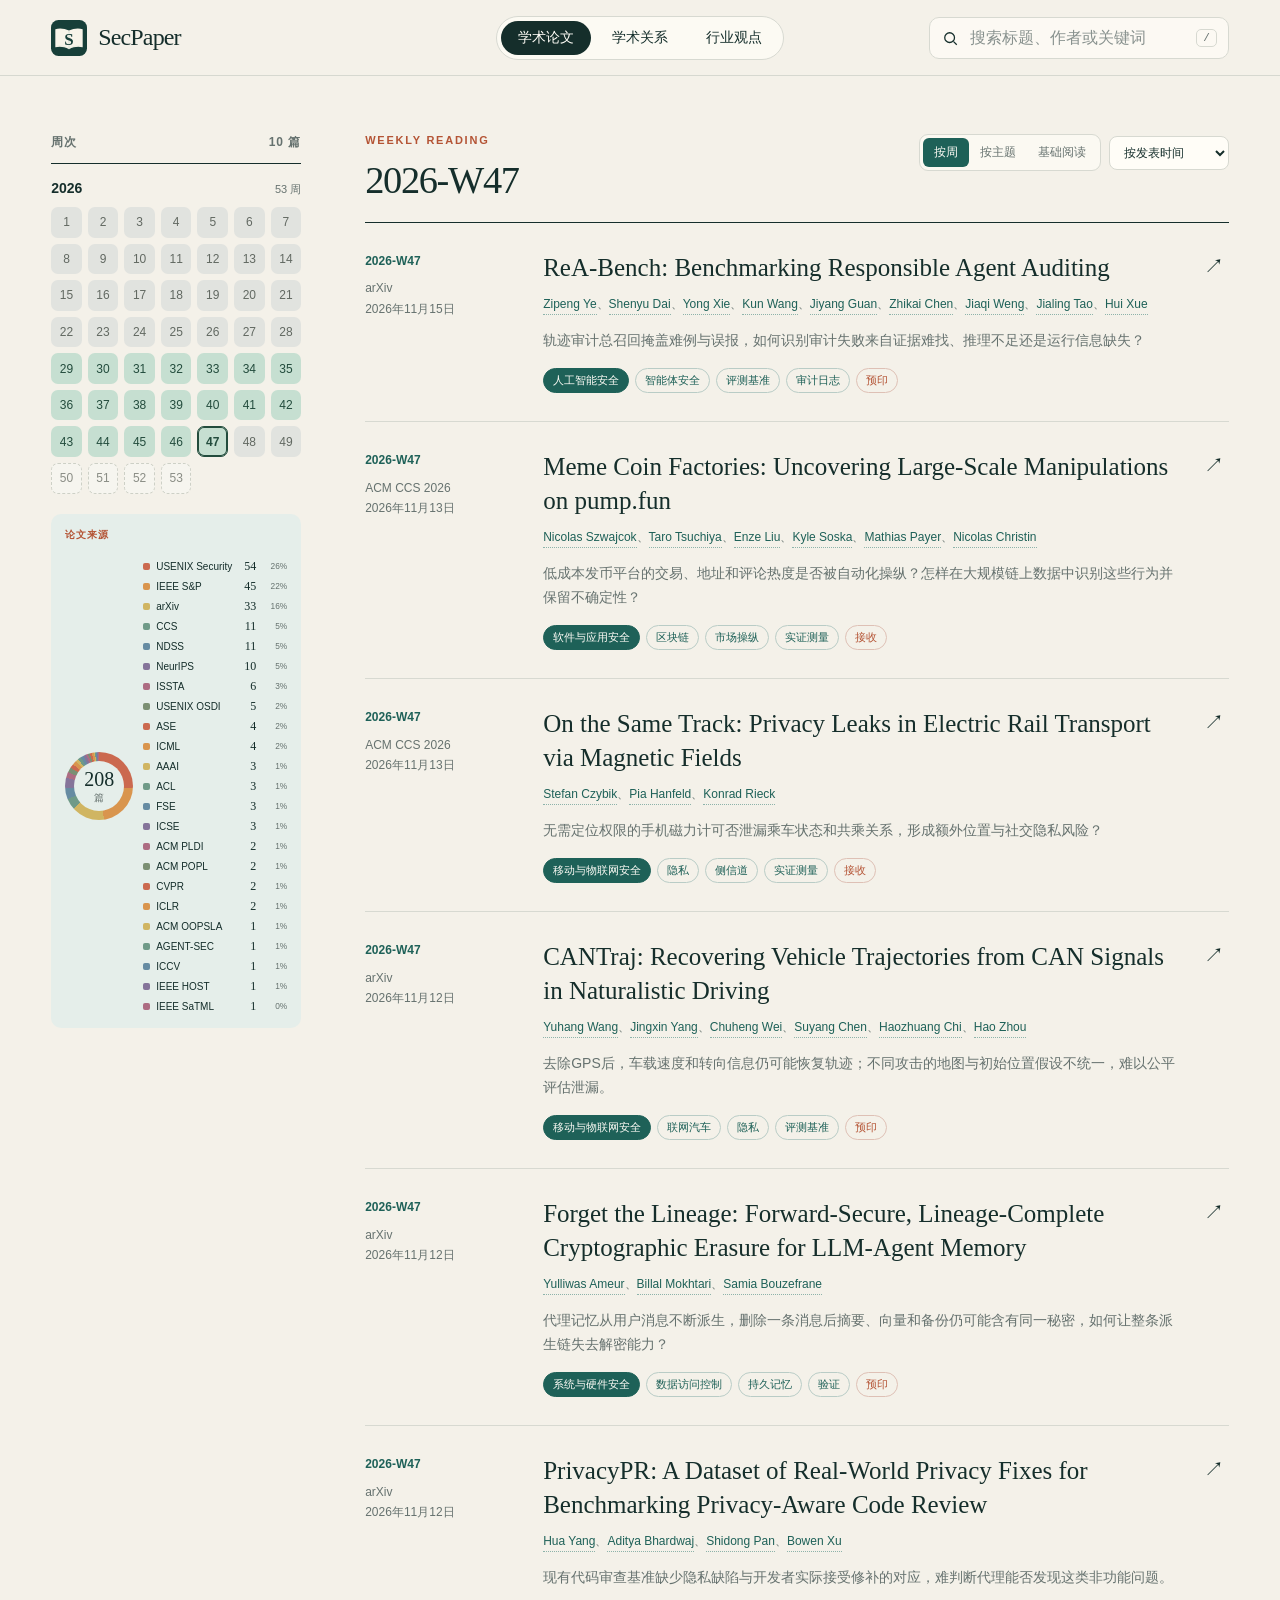
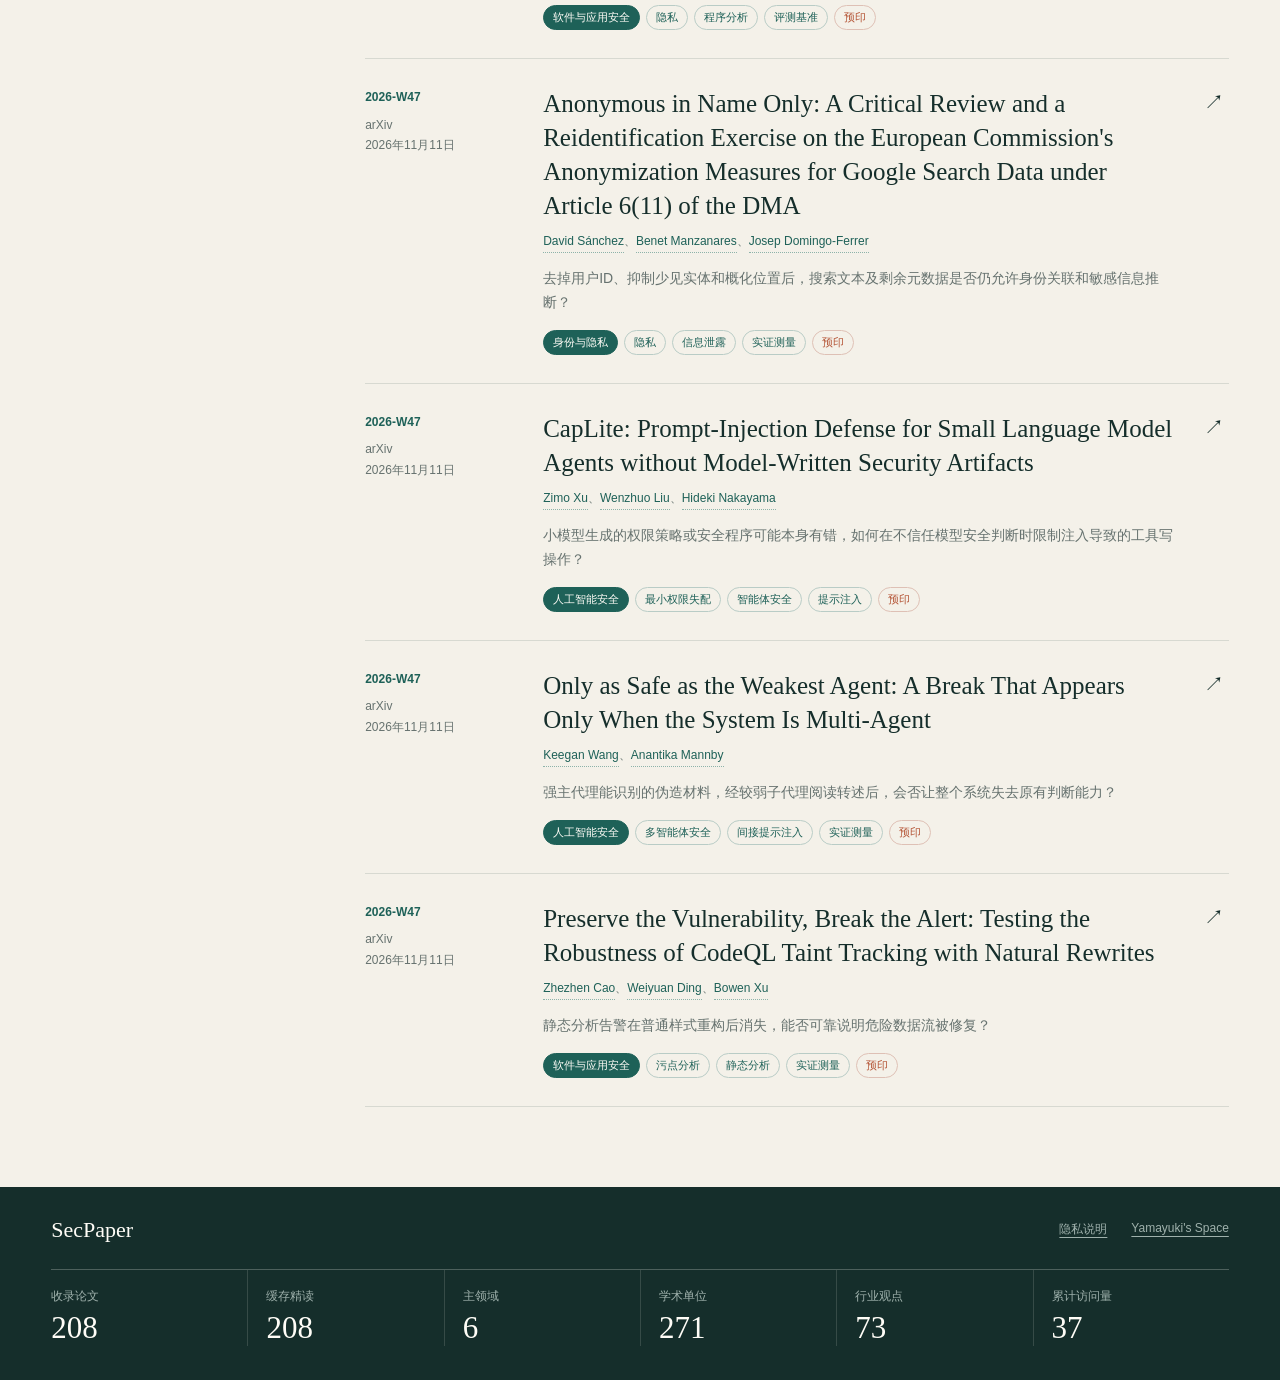
==== commit 292ce9f9: "Refresh weekly catalog and app cache versions" ====
--- a/site/index.html
+++ b/site/index.html
@@ -81,11 +81,11 @@
     <dl class="stats" id="stats"></dl>
   </footer>
 
-  <script src="./data.js?v=6"></script>
+  <script src="./data.js?v=7"></script>
   <script src="./world-map.js?v=1"></script>
   <script src="./academic-map.js?v=2"></script>
   <script src="./asset-loader.js?v=1"></script>
-  <script src="./app.js?v=20"></script>
+  <script src="./app.js?v=21"></script>
   <script src="./analytics-config.js?v=2"></script>
   <script src="./analytics.js?v=3"></script>
 </body>
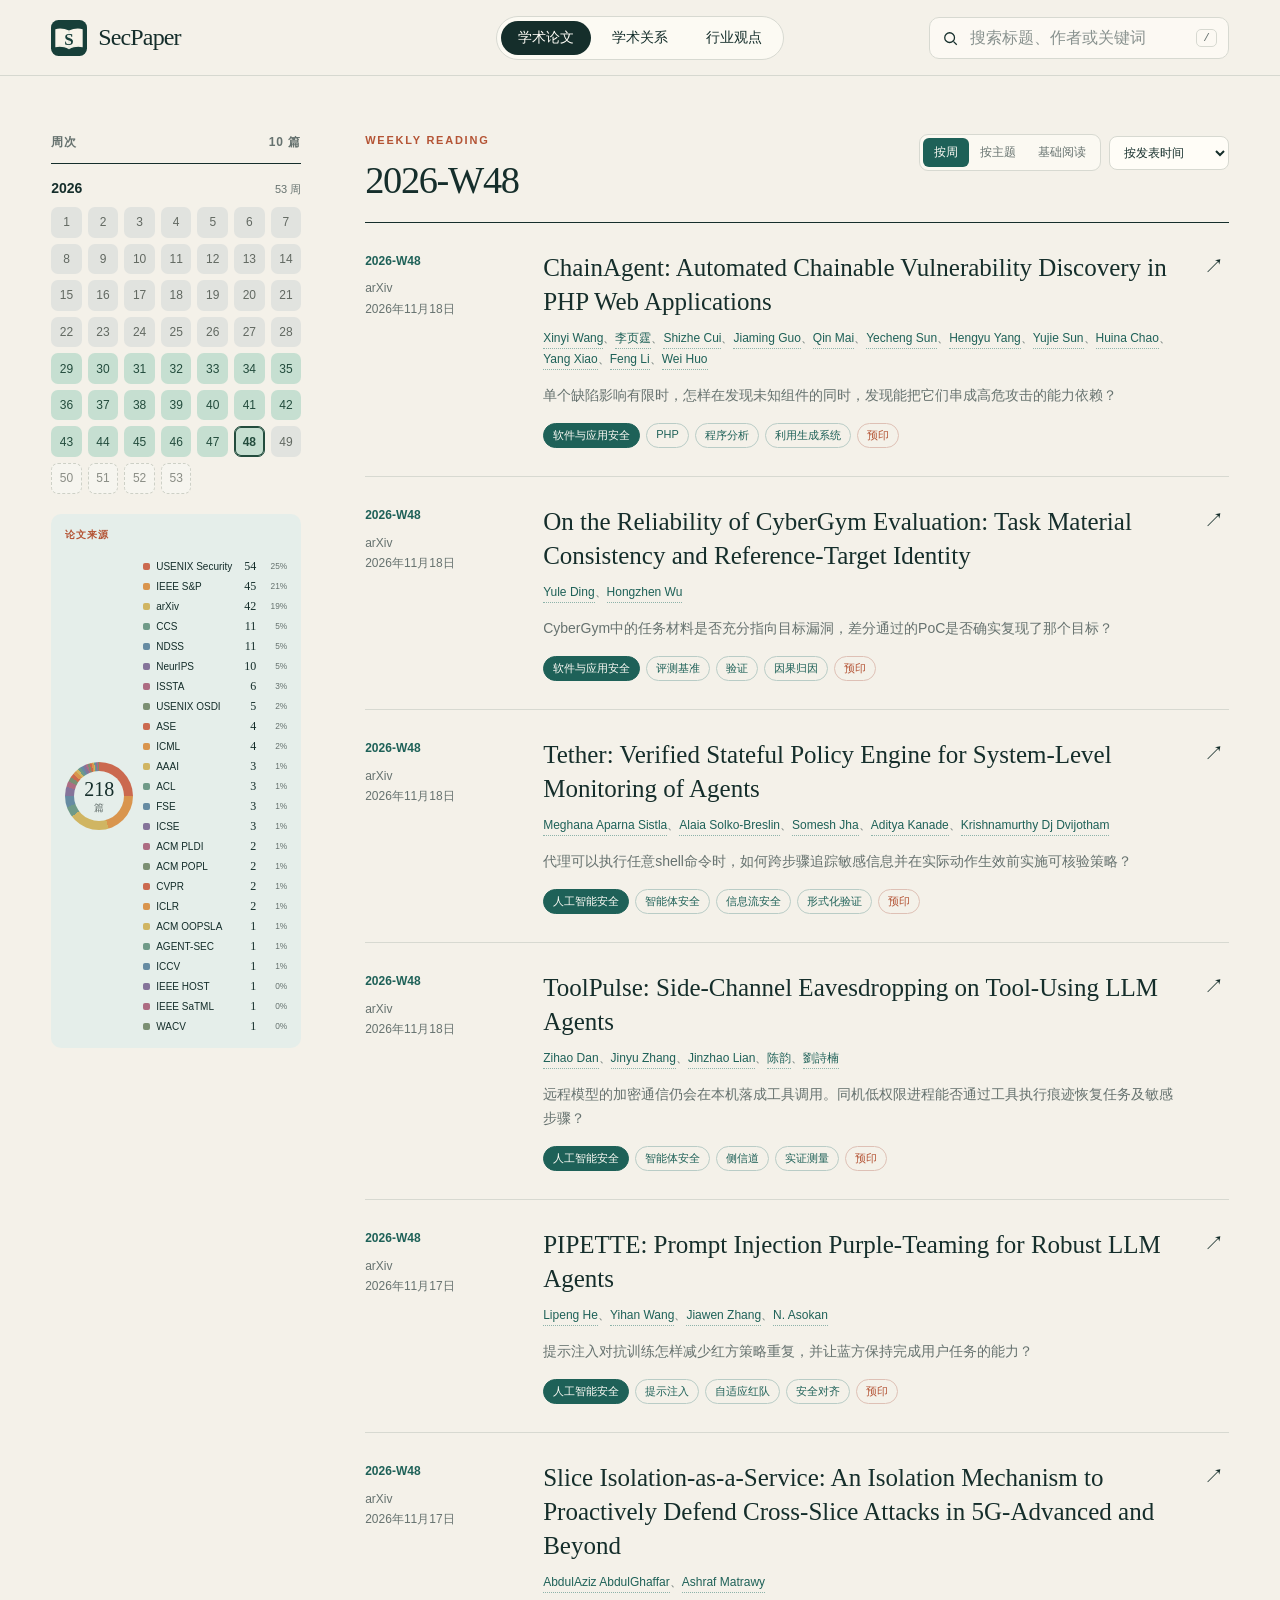
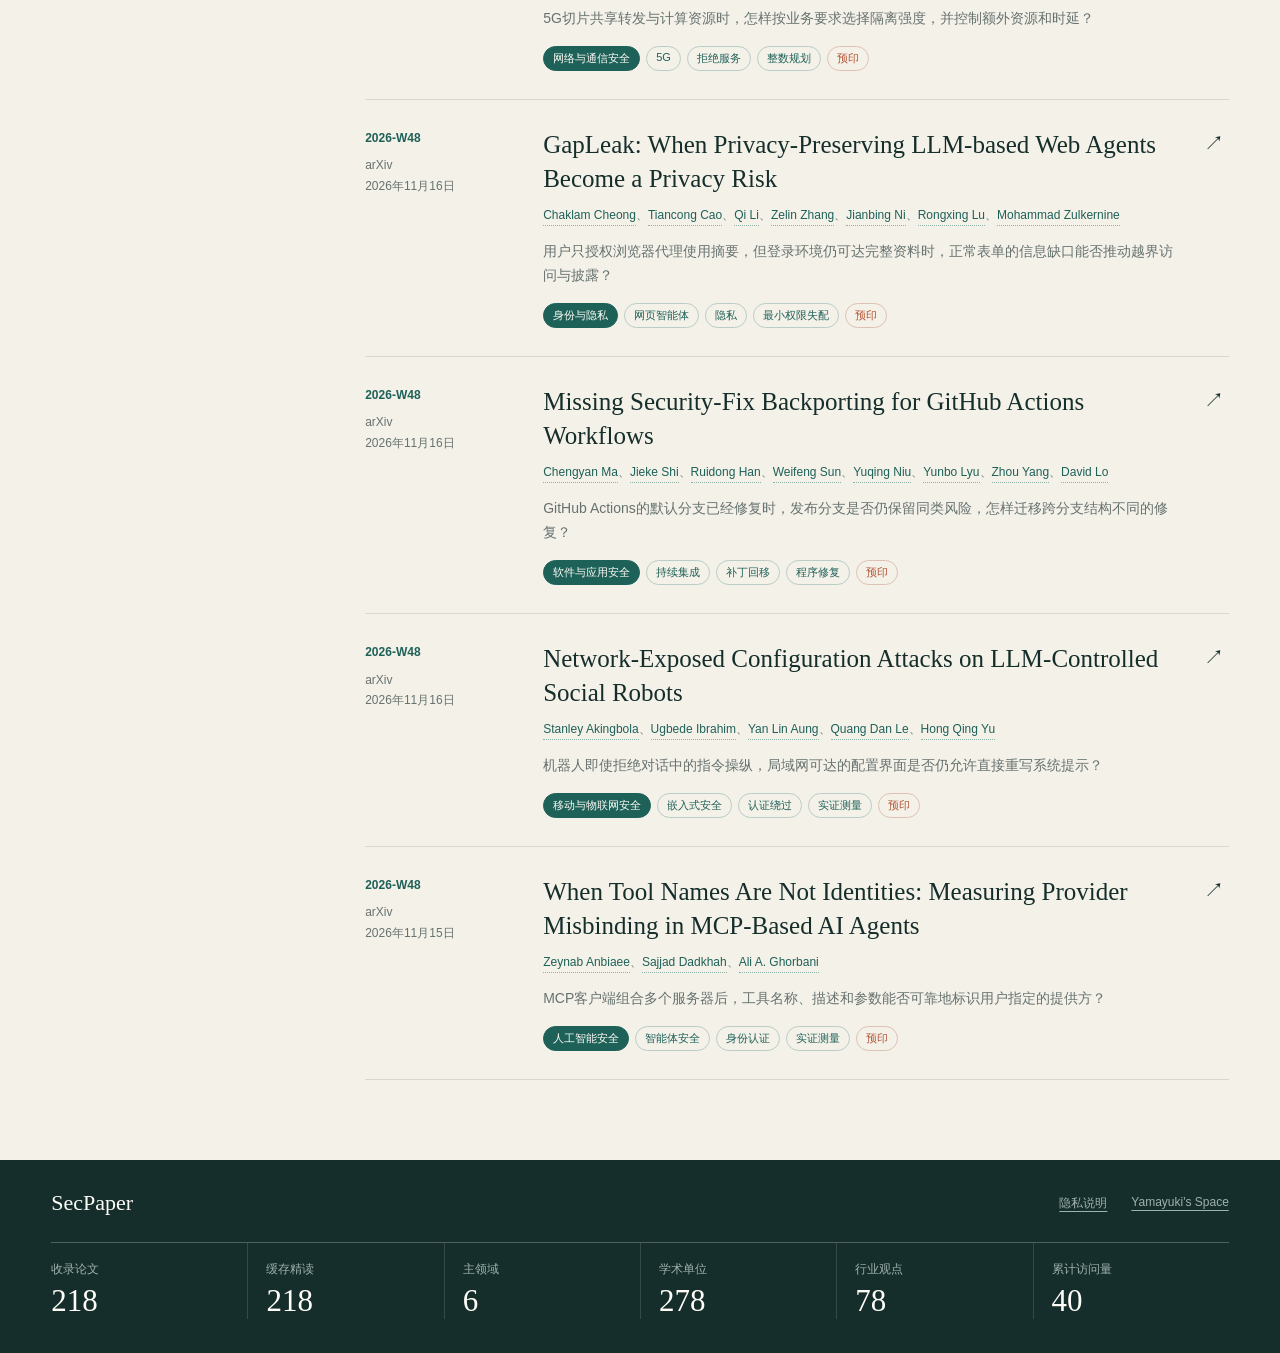
==== commit e22de5ed: "Publish W48 security readings and source audit" ====
--- a/site/index.html
+++ b/site/index.html
@@ -81,7 +81,7 @@
     <dl class="stats" id="stats"></dl>
   </footer>
 
-  <script src="./data.js?v=7"></script>
+  <script src="./data.js?v=8"></script>
   <script src="./world-map.js?v=1"></script>
   <script src="./academic-map.js?v=2"></script>
   <script src="./asset-loader.js?v=1"></script>
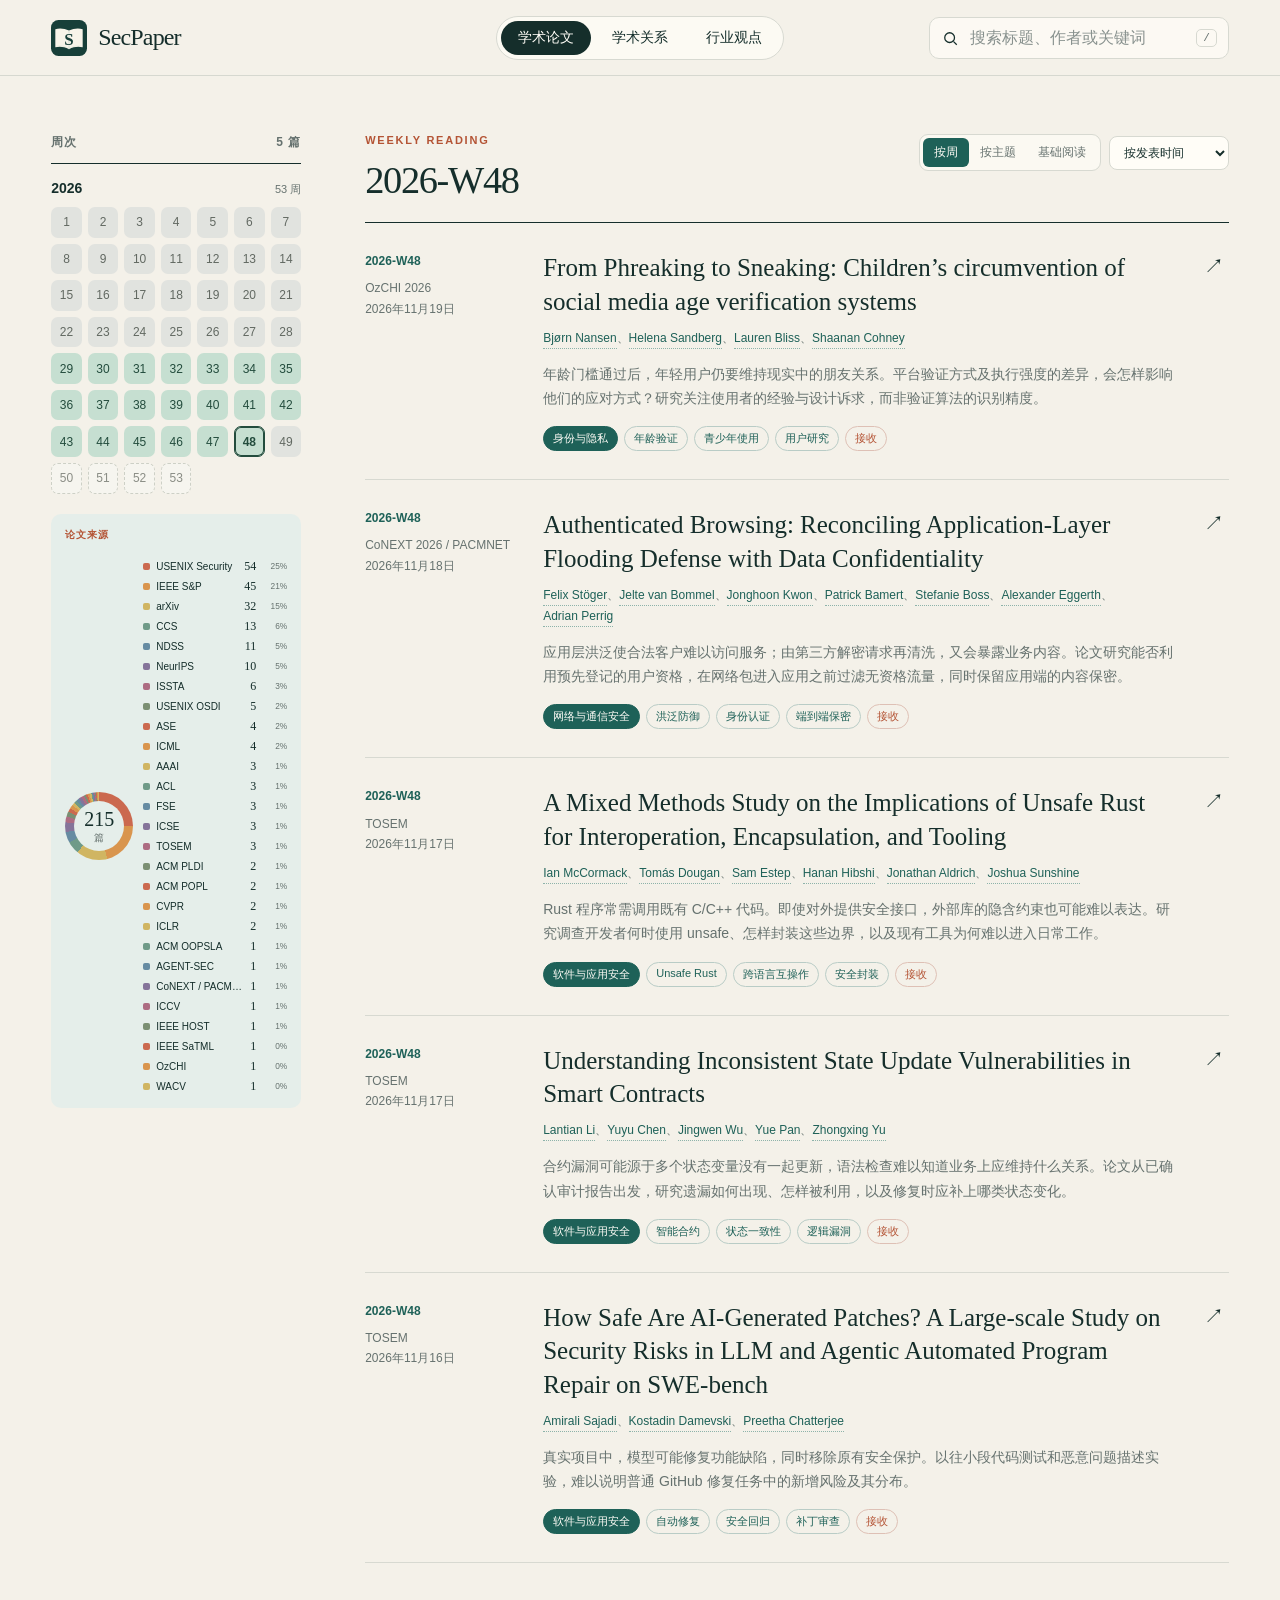
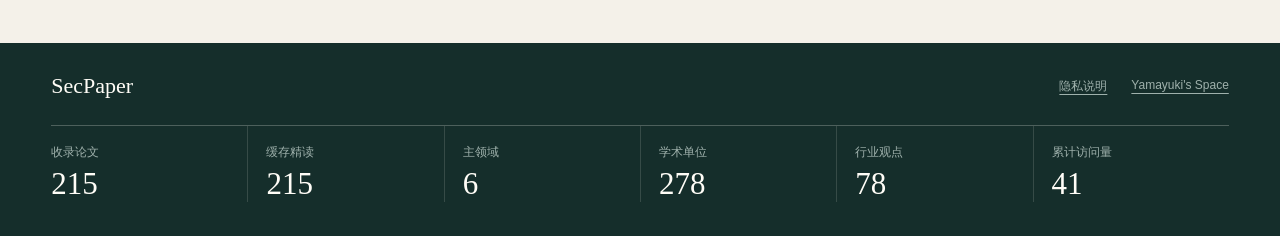
==== commit 48c5ab56: "Redo W48 with published papers and separate CCS readings" ====
--- a/site/index.html
+++ b/site/index.html
@@ -81,7 +81,7 @@
     <dl class="stats" id="stats"></dl>
   </footer>
 
-  <script src="./data.js?v=8"></script>
+  <script src="./data.js?v=9"></script>
   <script src="./world-map.js?v=1"></script>
   <script src="./academic-map.js?v=2"></script>
   <script src="./asset-loader.js?v=1"></script>
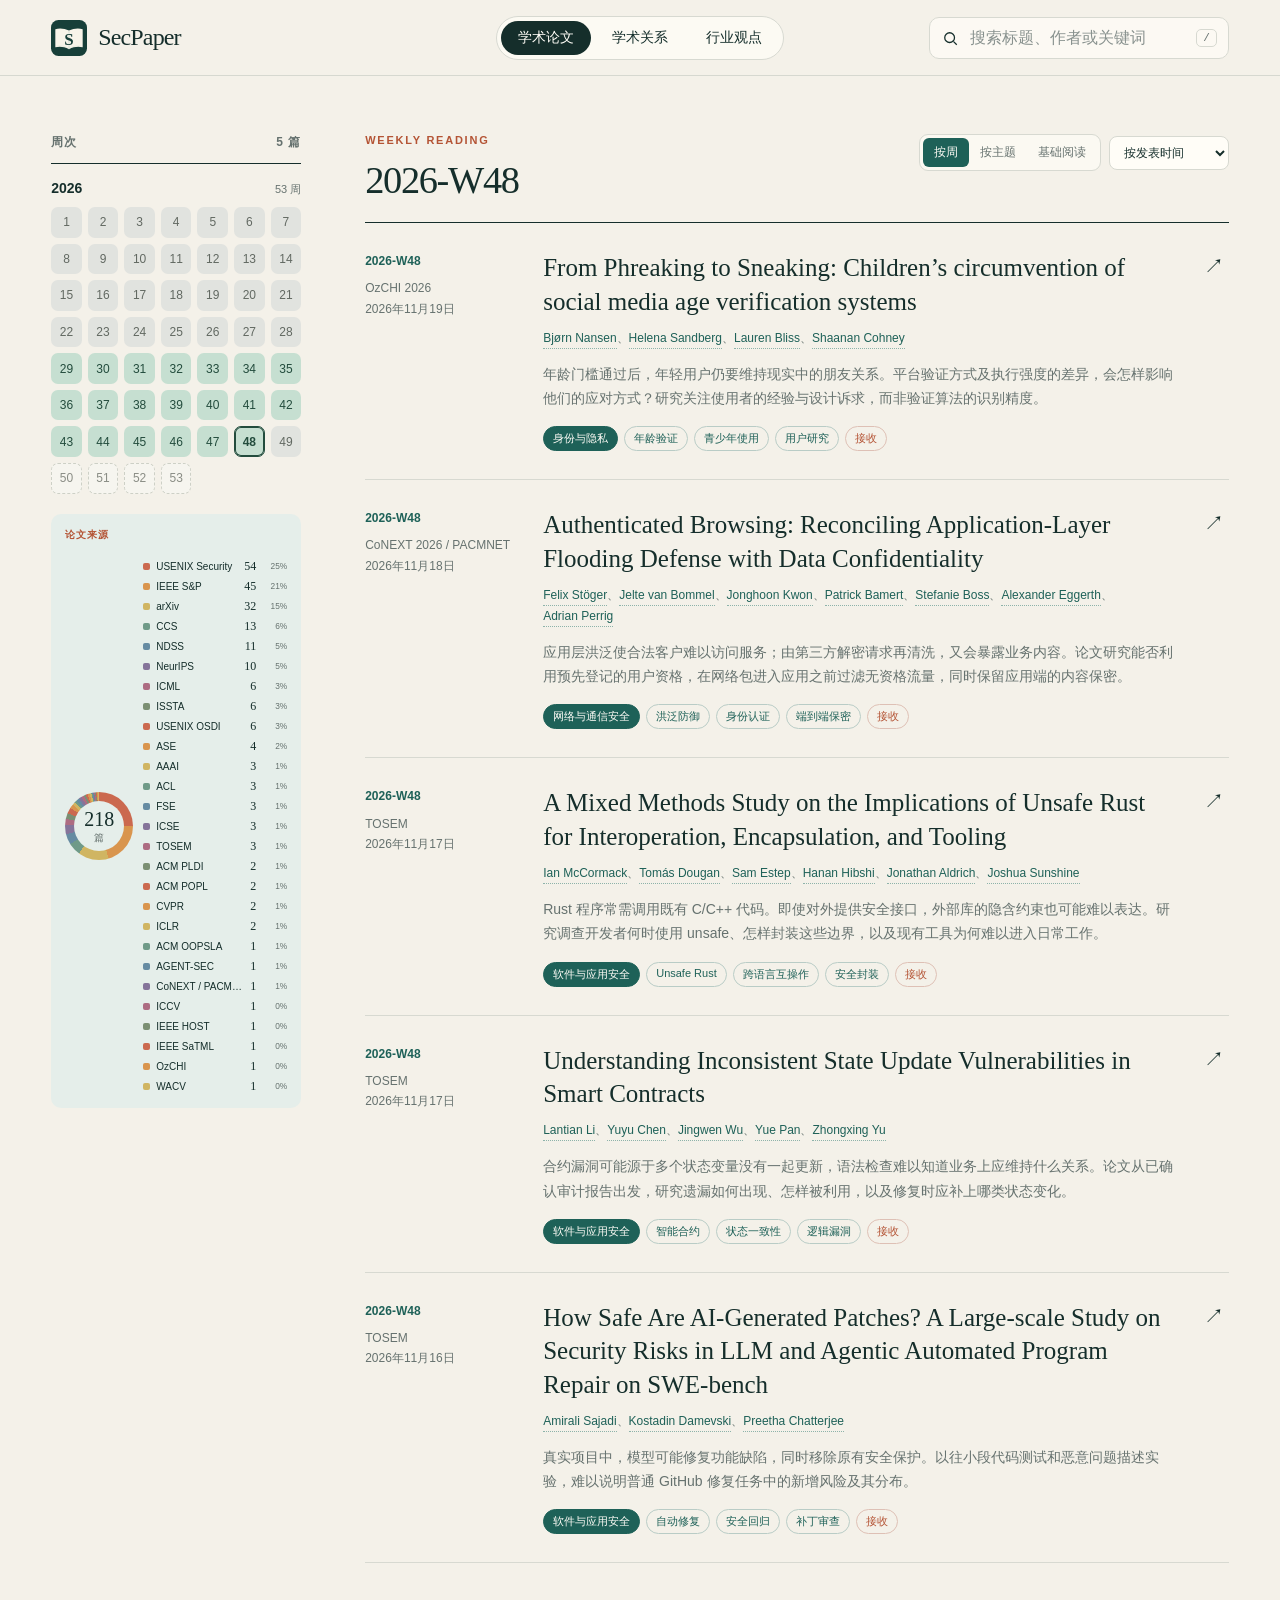
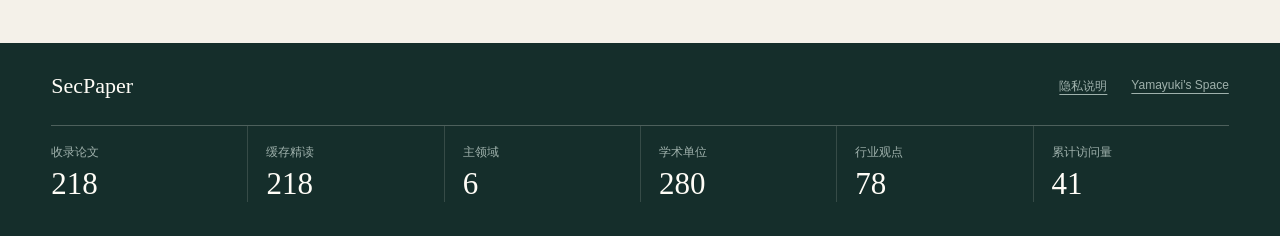
==== commit 8ec67be7: "Complete W48 with ten published paper readings and yearly fallback" ====
--- a/site/index.html
+++ b/site/index.html
@@ -81,7 +81,7 @@
     <dl class="stats" id="stats"></dl>
   </footer>
 
-  <script src="./data.js?v=9"></script>
+  <script src="./data.js?v=10"></script>
   <script src="./world-map.js?v=1"></script>
   <script src="./academic-map.js?v=2"></script>
   <script src="./asset-loader.js?v=1"></script>
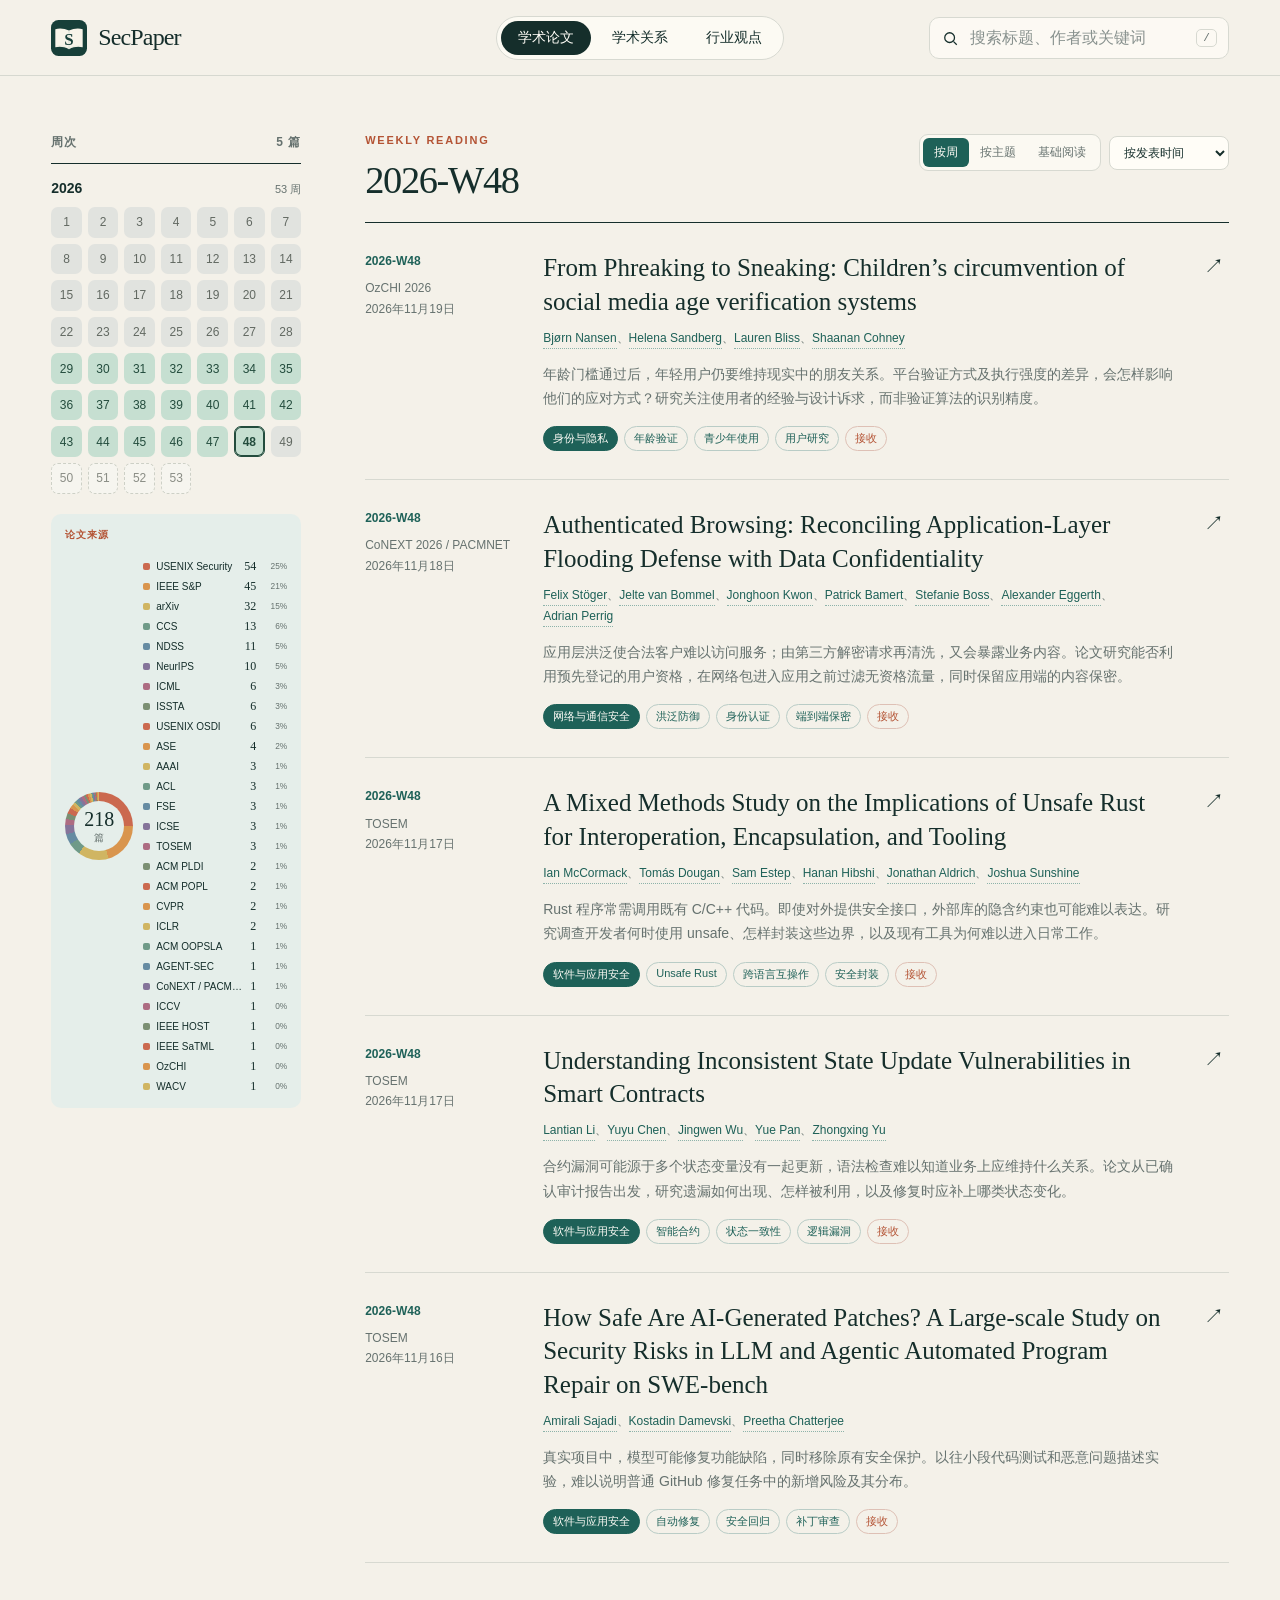
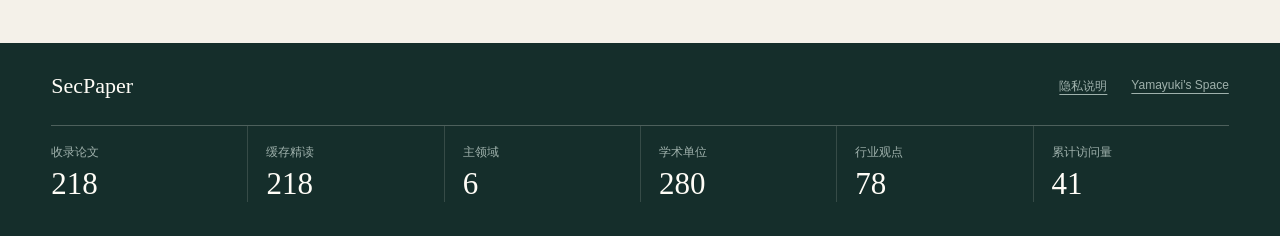
==== commit 1c790409: "Reuse the existing UIUC institution identity" ====
--- a/site/index.html
+++ b/site/index.html
@@ -81,7 +81,7 @@
     <dl class="stats" id="stats"></dl>
   </footer>
 
-  <script src="./data.js?v=10"></script>
+  <script src="./data.js?v=11"></script>
   <script src="./world-map.js?v=1"></script>
   <script src="./academic-map.js?v=2"></script>
   <script src="./asset-loader.js?v=1"></script>
